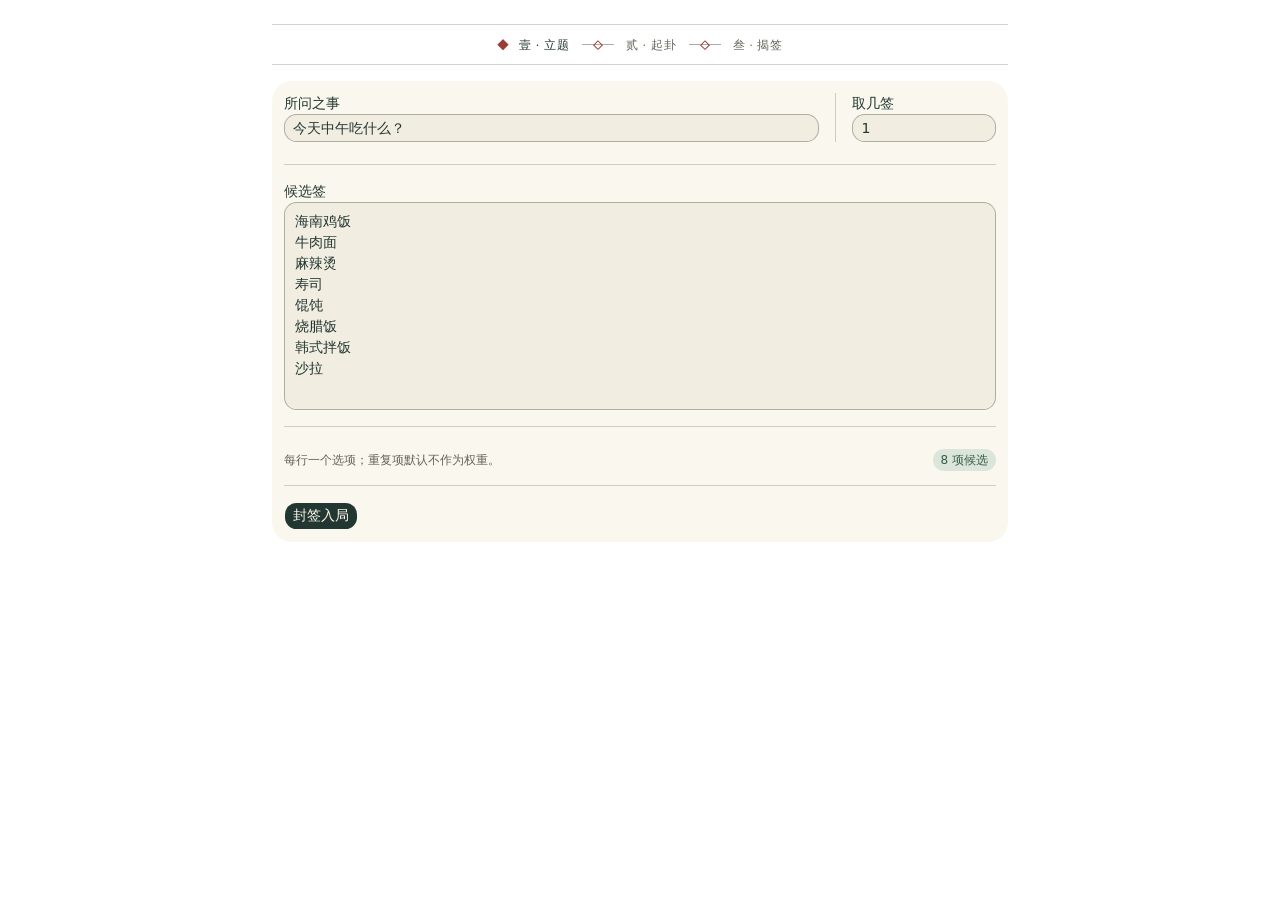
==== randomizer/index.html @ de30054a "Publish randomizer" ====
<!doctype html>
<html lang="zh-CN">
<head>
<meta charset="utf-8">
<meta name="viewport" content="width=device-width, initial-scale=1">
<meta name="referrer" content="no-referrer">
<meta name="description" content="一卦定选：带有六爻与八卦文化意象的公平随机选择器。">
<meta name="application-name" content="一卦定选">
<meta http-equiv="Content-Security-Policy" content="default-src 'none'; script-src 'unsafe-inline'; style-src 'unsafe-inline'; img-src data:; font-src 'none'; media-src 'none'; connect-src 'none'; worker-src 'none'; frame-src 'none'; object-src 'none'; base-uri 'none'; form-action 'none'">
<link rel="canonical" href="https://tnyh0330.com/randomizer/">
<title>一卦定选｜随机选择器</title>
<style>
:root {
  color-scheme: light dark;
  background-color: var(--background) !important;

  /* Agent-facing contract; keep in sync with SKILL.md. */
  --background: light-dark(rgb(255 255 255), rgb(24 24 24));
  --foreground: light-dark(rgb(26 28 31), rgb(255 255 255));
  --card: color-mix(in oklab, var(--foreground) 5%, transparent);
  --card-foreground: var(--foreground);
  --popover: light-dark(rgb(255 255 255), rgb(45 45 45));
  --popover-foreground: var(--foreground);
  --primary: light-dark(rgb(51 156 255), rgb(131 195 255));
  --primary-foreground: light-dark(rgb(255 255 255), rgb(13 13 13));
  --secondary: light-dark(rgb(255 255 255 / 96%), rgb(54 54 54 / 96%));
  --secondary-foreground: var(--foreground);
  --muted: color-mix(in srgb, var(--foreground) 10%, transparent);
  --muted-foreground: light-dark(
    rgb(26 28 31 / 49.4%),
    rgb(255 255 255 / 49.8%)
  );
  --accent: light-dark(rgb(229 242 255), rgb(13 39 63));
  --accent-foreground: var(--primary);
  --destructive: light-dark(rgb(226 85 7), rgb(255 133 73));
  --border: light-dark(rgb(26 28 31 / 8%), rgb(255 255 255 / 8.2%));
  --input: light-dark(
    rgb(26 28 31 / 11.8%),
    color-mix(in oklab, rgb(0 0 0) 10%, transparent)
  );
  --ring: light-dark(rgb(51 156 255), rgb(131 195 255 / 76%));
  --font-size-base: 14px;
  --viz-series-1: var(--primary);
  --viz-series-2: light-dark(rgb(243 136 59), rgb(245 154 86));
  --viz-series-3: light-dark(rgb(93 201 119), rgb(116 213 139));
  --viz-series-4: light-dark(rgb(235 119 177), rgb(240 143 192));
  --viz-series-5: light-dark(rgb(155 121 236), rgb(170 145 239));
  --viz-series-6: light-dark(rgb(58 185 177), rgb(90 203 194));

  /* Internal implementation variables; not part of the agent contract. */
  --font-sans: -apple-system, system-ui, "Segoe UI", sans-serif;
  --font-mono:
    ui-monospace, SFMono-Regular, "SF Mono", Menlo, Consolas, "Liberation Mono",
    monospace;
  --font-size-normal: max(11px, var(--font-size-base));
  --font-size-tooltip: calc(var(--font-size-base) - 1px);
  --font-size-small: max(11px, calc(var(--font-size-base) - 2px));
  --font-size-h1: calc(var(--font-size-normal) * 1.7142857143);
  --font-size-h2: calc(var(--font-size-normal) * 1.4285714286);
  --font-size-h3: calc(var(--font-size-normal) * 1.2857142857);
  --font-weight-normal: 430;
  --font-weight-medium: 500;
  --line-height-normal: calc(var(--font-size-normal) * 1.5);
  --line-height-tooltip: calc(var(--font-size-tooltip) * 1.4285714286);
  --line-height-small: calc(var(--font-size-small) + 4px);
  --radius: 12.5px;
  --radius-sm: calc(var(--radius) * 0.6);
  --radius-md: calc(var(--radius) * 0.8);
  --radius-lg: var(--radius);
  --radius-2xl: calc(var(--radius) * 1.6);
  --radius-full: 9999px;
  --shadow-sm: 0 1px 2px -1px rgb(0 0 0 / 8%);
  --checkmark-image: url("data:image/svg+xml,%3Csvg xmlns='http://www.w3.org/2000/svg' viewBox='0 0 17 17'%3E%3Cpath d='M12.8961 3.64101C13.1297 3.41418 13.4984 3.37523 13.7779 3.56581C14.0571 3.75635 14.1554 4.11331 14.0299 4.41347L13.9615 4.53847L7.71151 13.7045C7.59411 13.8767 7.4063 13.9877 7.19881 14.0072C6.99136 14.0267 6.78564 13.9533 6.63826 13.806L2.88826 10.056L2.79842 9.9457C2.6192 9.67407 2.64927 9.30496 2.88826 9.06581C3.12738 8.82669 3.49647 8.79676 3.76815 8.97597L3.8785 9.06581L7.03084 12.2182L12.8053 3.74941L12.8961 3.64101Z'/%3E%3C/svg%3E");

  /* Legacy aliases; not part of the current agent contract. */
  --viz-bg: transparent;
  --viz-panel: var(--card);
  --viz-border: var(--border);
  --viz-text: var(--foreground);
  --viz-muted: var(--muted-foreground);
  --viz-accent: var(--primary);
  --viz-accent-text: var(--primary-foreground);
  --viz-accent-bg: var(--accent);
  --viz-font-size: var(--font-size-base);
  --viz-warning: var(--destructive);
  --color-background-primary: var(--background);
  --color-text-primary: var(--foreground);
  --color-border-secondary: var(--border);
}

:root[data-theme="light"] {
  color-scheme: light;
}

:root[data-theme="dark"] {
  color-scheme: dark;
}

* {
  box-sizing: border-box;
}

html > body {
  margin: 0;
  padding: 5px;
  color: var(--foreground);
  background: transparent !important;
  font-family: var(--font-sans);
  font-size: var(--font-size-normal);
  font-weight: var(--font-weight-normal);
  line-height: var(--line-height-normal);
}

a {
  color: color-mix(in srgb, var(--viz-accent) 80%, var(--viz-text) 20%);
  cursor: pointer;
  font-weight: var(--viz-font-weight-medium);
  text-decoration: none;
  text-underline-offset: 2px;
}

a:is(:hover, :focus-visible) {
  text-decoration-line: underline;
  text-decoration-style: dashed;
  text-decoration-thickness: 0.5px;
}

h1,
h2,
h3,
h4,
h5,
h6,
p {
  margin-block: 0;
}

h1 {
  font-size: var(--font-size-h1);
  font-weight: var(--font-weight-medium);
  line-height: 1.25;
}

h2 {
  font-size: var(--font-size-h2);
  font-weight: var(--font-weight-medium);
  line-height: 1.25;
}

h3,
h4,
h5,
h6 {
  font-size: var(--font-size-h3);
  font-weight: var(--font-weight-medium);
  line-height: 1.3;
}

b,
strong,
th {
  font-weight: var(--font-weight-medium);
}

code:not(pre code) {
  display: inline;
  padding: 1px 6px;
  border-radius: var(--radius-sm);
  corner-shape: superellipse(1.5);
  background: var(--muted);
  font-family: var(--font-mono);
  font-size: 0.92em;
  overflow-wrap: anywhere;
  -webkit-box-decoration-break: clone;
  box-decoration-break: clone;
  word-break: break-word;
}

.table-responsive {
  width: 100%;
  overflow-x: auto;
  scrollbar-width: thin;
}

.table {
  width: 100%;
  border-collapse: collapse;
  color: var(--foreground);
  font: inherit;
  text-align: start;
}

.table :is(th, td) {
  padding-block: 10px;
  padding-inline: 0 24px;
  overflow-wrap: anywhere;
  border-bottom: 1px solid var(--border);
  text-align: start;
  vertical-align: top;
}

.table-responsive > .table :is(th, td) {
  overflow-wrap: break-word;
}

.table :is(th, td):last-child {
  padding-inline-end: 0;
}

.table :is(caption, thead th) {
  font-weight: 600;
}

.table thead th {
  padding-block: 8px;
  border-bottom-color: color-mix(in srgb, var(--foreground) 16%, transparent);
}

.table tbody tr:last-child :is(th, td) {
  border-bottom: 0;
}

.table.table-sm :is(th, td) {
  padding-block: 6px;
}

.table.table-sm :is(th, td):not(:last-child) {
  padding-inline-end: 16px;
}

.table :is(.text-end, [align="right"]) {
  text-align: end;
  font-variant-numeric: tabular-nums;
}

.table :is(.text-center, [align="center"]) {
  text-align: center;
}

.table .text-nowrap {
  white-space: nowrap;
}

#widget {
  display: flex;
  flex-direction: column;
  gap: 12px;
  width: 100%;
  padding: 0;
  background: transparent !important;
}

.card {
  min-width: 0;
  padding: 12px;
  overflow: hidden;
  overflow-wrap: break-word;
  border-radius: var(--radius-2xl);
  corner-shape: superellipse(1.5);
  color: var(--card-foreground);
  background: var(--card);
}

#widget > :not(.card) {
  width: 100% !important;
  max-width: none !important;
  margin: 0 !important;
  padding: 0 !important;
  border: 0 !important;
  border-radius: 0 !important;
  background: transparent !important;
  box-shadow: none !important;
}

.tooltip {
  position: fixed;
  z-index: 50;
  top: 0;
  left: 0;
  width: max-content;
  max-width: min(
    20rem,
    var(--tooltip-available-width, calc(100vw - 10px)),
    calc(100vw - 10px)
  );
  max-height: min(
    var(--tooltip-available-height, calc(100vh - 10px)),
    calc(100vh - 10px)
  );
  padding: 4px 8px;
  border: 1px solid var(--border);
  border-radius: var(--radius-lg);
  corner-shape: superellipse(1.5);
  color: var(--popover-foreground);
  background: var(--popover);
  box-shadow: none;
  font-size: var(--font-size-tooltip);
  line-height: var(--line-height-tooltip);
  overflow-wrap: break-word;
  white-space: normal;
  pointer-events: none;
  user-select: none;
}

.viz-grid {
  display: grid;
  grid-template-columns: repeat(auto-fit, minmax(max(180px, 24%), 1fr));
  gap: 10px;
}

.viz-stat {
  display: flex;
  flex-direction: column;
  gap: 2px;
}

.viz-stat-value {
  font-size: var(--font-size-h2);
  font-weight: var(--font-weight-medium);
  line-height: 1.25;
}

.viz-row {
  display: flex;
  flex-wrap: wrap;
  align-items: center;
  gap: 10px;
}

.viz-badge {
  padding: 3px 8px;
  border-radius: var(--radius-full);
  color: var(--accent-foreground);
  background: var(--accent);
  font-weight: var(--font-weight-medium);
}

small,
.text-small,
.viz-badge {
  font-size: var(--font-size-small);
  line-height: var(--line-height-small);
}

.text-muted {
  color: var(--muted-foreground);
}

.sr-only {
  position: absolute;
  width: 1px;
  height: 1px;
  padding: 0;
  overflow: hidden;
  clip: rect(0, 0, 0, 0);
  white-space: nowrap;
  border: 0;
}

.viz-controls {
  display: flex;
  flex-wrap: wrap;
  align-items: center;
  gap: 8px;
}

.viz-controls > .form-label {
  display: grid;
  min-width: min(100%, 260px);
  flex: 1 1 280px;
  grid-template-columns: minmax(0, 1fr) auto;
  align-items: baseline;
  gap: 2px 12px;
  margin-bottom: 0;
}

.viz-controls > .form-label > :is(.form-control, .form-range, .form-select) {
  grid-column: 1 / -1;
}

.btn,
.form-check-input,
.form-control,
.form-range,
.form-select {
  font: inherit;
}

.btn {
  appearance: button;
  display: inline-flex;
  inline-size: fit-content;
  max-inline-size: 100%;
  min-height: 28px;
  align-items: center;
  justify-content: center;
  gap: 4px;
  margin: 0;
  padding: 0 8px;
  -webkit-app-region: no-drag;
  border: 1px solid var(--input);
  border-radius: var(--radius-lg);
  corner-shape: superellipse(1.5);
  color: var(--secondary-foreground);
  background: var(--secondary);
  cursor: var(--cursor-interaction, pointer);
  text-align: center;
  text-decoration: none;
  white-space: nowrap;
  user-select: none;
  -webkit-font-smoothing: antialiased;
}

.btn:is(.btn-block, .viz-tile) {
  inline-size: 100%;
}

.btn.viz-tile {
  min-width: 0;
  overflow-wrap: anywhere;
  white-space: normal;
}

a.btn {
  cursor: pointer;
  text-decoration: none;
}

.btn:not(:disabled):hover {
  background: color-mix(in srgb, var(--foreground) 6%, var(--secondary));
}

.btn-primary {
  border-color: transparent;
  color: var(--primary-foreground);
  background: var(--foreground);
  background-clip: padding-box;
}

.btn-primary .text-muted {
  color: color-mix(in srgb, var(--primary-foreground) 50%, transparent);
}

.btn-primary:not(:disabled):hover {
  background: color-mix(in srgb, var(--foreground) 80%, transparent);
  background-clip: padding-box;
}

.btn-ghost {
  border-color: transparent;
  color: var(--muted-foreground);
  background: transparent;
}

.btn-ghost:not(:disabled):hover {
  color: var(--foreground);
  background: color-mix(in srgb, var(--foreground) 6%, var(--secondary));
}

.btn:disabled {
  cursor: not-allowed;
  opacity: 0.4;
}

[data-lucide] {
  stroke-width: 1.6;
}

.form-label {
  display: block;
  margin-bottom: 6px;
  color: var(--foreground);
}

.form-control {
  display: block;
  width: 100%;
  min-height: 28px;
  padding: 0 8px;
  outline: none;
  border: 1px solid var(--input);
  border-radius: var(--radius-lg);
  corner-shape: superellipse(1.5);
  color: var(--foreground);
  background: var(--secondary);
}

.form-control::placeholder {
  color: var(--muted-foreground);
}

.form-control[type="file"] {
  padding: 0;
  overflow: hidden;
  cursor: var(--cursor-interaction, pointer);
}

.form-control[type="file"]::file-selector-button {
  min-height: 26px;
  margin-right: 8px;
  padding: 0 8px;
  border: 0;
  border-right: 1px solid var(--input);
  color: var(--secondary-foreground);
  background: var(--secondary);
  cursor: inherit;
  font: inherit;
}

.form-control[type="file"]:not(:disabled):hover::file-selector-button {
  background: color-mix(in srgb, var(--foreground) 6%, var(--secondary));
}

.form-control-color[type="color"] {
  width: 40px;
  height: 28px;
  padding: 3px;
  cursor: var(--cursor-interaction, pointer);
}

.form-control-color[type="color"]::-webkit-color-swatch-wrapper {
  padding: 0;
}

.form-control-color[type="color"]::-webkit-color-swatch {
  border: 0;
  border-radius: calc(var(--radius-lg) - 4px);
  corner-shape: superellipse(1.5);
}

textarea.form-control {
  height: auto;
  min-height: 72px;
  padding: 8px 10px;
  resize: vertical;
}

.form-control:focus-visible {
  border-color: var(--ring);
  box-shadow: inset 0 0 0 1px var(--ring);
}

.form-control:disabled,
.form-select:disabled {
  cursor: not-allowed;
  opacity: 0.4;
}

.form-select {
  appearance: none;
  display: block;
  width: 100%;
  min-height: 28px;
  margin: 0;
  padding: 0 32px 0 8px;
  outline: none;
  border: 1px solid var(--input);
  border-radius: var(--radius-lg);
  corner-shape: superellipse(1.5);
  color: var(--foreground);
  background-color: var(--secondary);
  background-image:
    linear-gradient(45deg, transparent 50%, var(--muted-foreground) 50%),
    linear-gradient(135deg, var(--muted-foreground) 50%, transparent 50%);
  background-position:
    calc(100% - 14px) 50%,
    calc(100% - 10px) 50%;
  background-repeat: no-repeat;
  background-size: 4px 4px;
  cursor: var(--cursor-interaction, default);
}

.form-select:not(:disabled):hover {
  background-color: color-mix(in srgb, var(--foreground) 6%, var(--secondary));
}

.form-select:focus-visible {
  border-color: var(--ring);
  box-shadow: inset 0 0 0 1px var(--ring);
}

.form-check {
  display: flex;
  min-height: 20px;
  align-items: center;
  gap: 6px;
}

.form-check-input {
  appearance: none;
  width: 14px;
  height: 14px;
  flex: 0 0 auto;
  margin: 0;
  border: 1px solid var(--input);
  color: var(--primary-foreground);
  background-color: transparent;
  cursor: var(--cursor-interaction, default);
  transition:
    background-color 150ms,
    border-color 150ms,
    box-shadow 150ms;
}

.form-check:not(.form-switch) .form-check-input[type="checkbox"] {
  border-color: var(--input);
  border-radius: var(--radius-sm);
  corner-shape: superellipse(1.5);
  background-color: var(--secondary);
  box-shadow: var(--shadow-sm);
}

.form-check:not(.form-switch)
  .form-check-input:not(:disabled):not(:checked):hover {
  background-color: var(--card);
}

.form-check:not(.form-switch) .form-check-input[type="checkbox"]:checked {
  border-color: var(--primary);
  background-color: var(--primary);
}

.form-check:not(.form-switch)
  .form-check-input[type="checkbox"]:checked::before {
  display: block;
  width: 100%;
  height: 100%;
  background: var(--primary-foreground);
  content: "";
  mask: var(--checkmark-image) center / 12px 12px no-repeat;
}

.form-check-input[type="radio"] {
  width: 14px;
  height: 14px;
  border-radius: var(--radius-full);
}

.form-check-input[type="radio"]:checked {
  border: 2px solid var(--primary);
  background:
    radial-gradient(circle, var(--primary-foreground) 0 2.5px, transparent 3px),
    var(--primary);
}

.form-check:not(.form-switch) .form-check-input:focus-visible {
  outline: 2px solid var(--ring);
  outline-offset: 2px;
}

.form-check:not(.form-switch) .form-check-input:disabled {
  cursor: not-allowed;
  pointer-events: none;
}

.form-check:not(.form-switch) .form-check-input:disabled + .form-check-label {
  cursor: not-allowed;
}

.form-switch .form-check-input:disabled,
.form-switch .form-check-input:disabled + .form-check-label {
  cursor: not-allowed;
  opacity: 0.6;
}

.form-check-label {
  color: var(--foreground);
  cursor: var(--cursor-interaction, default);
}

.form-switch .form-check-input {
  position: relative;
  width: 32px;
  height: 20px;
  border: 0;
  border-radius: var(--radius-full);
  background: var(--muted);
  box-shadow: none;
  transition: background-color 200ms cubic-bezier(0, 0, 0.2, 1);
}

.form-switch .form-check-input::before {
  position: absolute;
  top: 50%;
  left: 0;
  width: 16px;
  height: 16px;
  box-sizing: border-box;
  border: 1px solid light-dark(var(--primary-foreground), var(--foreground));
  border-radius: var(--radius-full);
  background: light-dark(var(--primary-foreground), var(--foreground));
  box-shadow: var(--shadow-sm);
  content: "";
  transform: translate(2px, -50%);
  transition: transform 200ms cubic-bezier(0, 0, 0.2, 1);
}

.form-switch .form-check-input:checked {
  background: var(--primary);
}

.form-switch .form-check-input:checked::before {
  transform: translate(14px, -50%);
}

.form-switch .form-check-input:focus-visible {
  box-shadow: 0 0 0 2px var(--ring);
}

.form-range {
  appearance: none;
  display: block;
  width: 100%;
  height: 28px;
  flex: 1;
  margin: 0;
  padding: 0;
  outline: none;
  border: 0;
  accent-color: var(--primary);
  background: linear-gradient(
      color-mix(in srgb, var(--foreground) 7%, transparent),
      color-mix(in srgb, var(--foreground) 7%, transparent)
    )
    center / 100% 2px no-repeat;
}

.form-range::-webkit-slider-runnable-track {
  height: 28px;
  background: transparent;
}

.form-range::-webkit-slider-thumb {
  appearance: none;
  width: 20px;
  height: 20px;
  margin-top: 4px;
  border: 1px solid var(--border);
  border-radius: var(--radius-full);
  background: light-dark(var(--primary-foreground), var(--foreground));
}

.form-range:focus-visible::-webkit-slider-thumb {
  border-color: var(--ring);
  box-shadow: inset 0 0 0 1px var(--ring);
}

.form-range::-moz-range-track {
  height: 28px;
  background: transparent;
}

.form-range::-moz-range-thumb {
  width: 20px;
  height: 20px;
  border: 1px solid var(--border);
  border-radius: var(--radius-full);
  background: light-dark(var(--primary-foreground), var(--foreground));
}

.form-range:focus-visible::-moz-range-thumb {
  border-color: var(--ring);
  box-shadow: inset 0 0 0 1px var(--ring);
}

.form-range:disabled {
  cursor: not-allowed;
  opacity: 0.4;
}

.btn:not(.btn-primary, .viz-tile):is(
    [aria-pressed="true"],
    [aria-selected="true"],
    .is-selected
  ) {
  border-color: var(--primary);
  color: var(--primary-foreground);
  background: var(--primary);
}

.btn.viz-tile:is([aria-pressed="true"], [aria-selected="true"], .is-selected) {
  border-color: var(--primary);
  box-shadow: inset 0 0 0 1px var(--primary);
}

.btn:focus-visible {
  outline: 2px solid var(--ring);
  outline-offset: 2px;
}

svg {
  display: block;
  max-width: 100%;
  height: auto;
}

#widget > svg {
  width: 100%;
}

.text-warning,
.text-destructive {
  color: var(--destructive);
}

html > body {
  min-height: 100%;
  padding: clamp(12px, 3vw, 24px);
  background: var(--background) !important;
}
</style>
</head>
<body>
<div id="mystic-randomizer-a91f">
  <style>
    #mystic-randomizer-a91f {
      width: 100%;
      max-inline-size: 736px;
      margin-inline: auto;
      --background: light-dark(rgb(244 240 230), rgb(22 27 24));
      --foreground: light-dark(rgb(35 55 50), rgb(232 225 210));
      --card: light-dark(rgb(250 247 238 / 96%), rgb(29 36 32 / 96%));
      --card-foreground: var(--foreground);
      --popover: light-dark(rgb(250 247 238), rgb(34 42 37));
      --popover-foreground: var(--foreground);
      --primary: light-dark(rgb(155 61 50), rgb(203 103 88));
      --primary-foreground: light-dark(rgb(255 248 235), rgb(30 29 25));
      --secondary: light-dark(rgb(242 237 224 / 96%), rgb(36 45 40 / 96%));
      --secondary-foreground: var(--foreground);
      --muted: light-dark(rgb(231 224 209), rgb(41 50 45));
      --muted-foreground: light-dark(rgb(102 99 89), rgb(174 174 162));
      --accent: light-dark(rgb(220 229 218), rgb(40 58 49));
      --accent-foreground: light-dark(rgb(52 92 75), rgb(178 207 190));
      --destructive: light-dark(rgb(164 49 43), rgb(235 128 110));
      --border: light-dark(rgb(63 71 58 / 24%), rgb(231 222 204 / 20%));
      --input: light-dark(rgb(63 71 58 / 38%), rgb(231 222 204 / 30%));
      --ring: light-dark(rgb(155 61 50), rgb(203 103 88));
      --mystic-line-soft: var(--border);
      --mystic-line-strong: light-dark(
        rgb(55 69 57 / 44%),
        rgb(231 222 204 / 36%)
      );
      color: var(--foreground);
    }

    #mystic-randomizer-a91f * {
      box-sizing: border-box;
    }

    #mystic-randomizer-a91f .mystic-stack {
      display: grid;
      gap: 1rem;
    }

    #mystic-randomizer-a91f .mystic-stagebar {
      display: flex;
      align-items: center;
      justify-content: center;
      gap: 0.75rem;
      margin-block-end: 1rem;
      padding-block: 0.72rem;
      border-block: 1px solid var(--mystic-line-soft);
      color: var(--muted-foreground);
      font-family: "Songti SC", "STSong", "Noto Serif SC", serif;
      letter-spacing: 0.08em;
    }

    #mystic-randomizer-a91f .mystic-stagebar [aria-current="step"] {
      color: var(--foreground);
      font-weight: 500;
    }

    #mystic-randomizer-a91f .mystic-stagebar [aria-current="step"]::before {
      content: "◆";
      margin-inline-end: 0.35rem;
      color: var(--primary);
    }

    #mystic-randomizer-a91f .mystic-stage-short {
      display: none;
    }

    #mystic-randomizer-a91f .mystic-stage-divider {
      position: relative;
      inline-size: 2rem;
      block-size: 1px;
      background: var(--mystic-line-strong);
    }

    #mystic-randomizer-a91f .mystic-stage-divider::after {
      content: "";
      position: absolute;
      inset-block-start: 50%;
      inset-inline-start: 50%;
      inline-size: 0.3rem;
      block-size: 0.3rem;
      border: 1px solid var(--primary);
      transform: translate(-50%, -50%) rotate(45deg);
    }

    #mystic-randomizer-a91f .mystic-form-grid {
      display: grid;
      grid-template-columns: minmax(0, 1fr) minmax(8rem, 0.3fr);
      gap: 1rem;
    }

    #mystic-randomizer-a91f .mystic-form-grid > .form-label + .form-label {
      padding-inline-start: 1rem;
      border-inline-start: 1px solid var(--mystic-line-soft);
    }

    #mystic-randomizer-a91f #mr-form > .form-label {
      padding-block: 1rem;
      border-block: 1px solid var(--mystic-line-soft);
    }

    #mystic-randomizer-a91f #mr-form > .mystic-field-meta {
      padding-block-end: 0.85rem;
      border-block-end: 1px solid var(--mystic-line-soft);
    }

    #mystic-randomizer-a91f .mystic-field-meta {
      display: flex;
      align-items: center;
      justify-content: space-between;
      gap: 0.75rem;
      flex-wrap: wrap;
    }

    #mystic-randomizer-a91f textarea.form-control {
      min-block-size: 13rem;
      overflow: hidden;
      resize: none;
    }

    #mystic-randomizer-a91f .mystic-error:empty,
    #mystic-randomizer-a91f .mystic-verify-status:empty {
      display: none;
    }

    #mystic-randomizer-a91f .mystic-question-summary {
      padding-block: 0.75rem;
      border-block: 1px solid var(--mystic-line-soft);
      text-align: center;
      overflow-wrap: anywhere;
    }

    #mystic-randomizer-a91f .mystic-oracle-disc {
      position: relative;
      display: grid;
      place-items: center;
      width: min(100%, 19rem);
      aspect-ratio: 1;
      margin-inline: auto;
      color: var(--foreground);
    }

    #mystic-randomizer-a91f .mystic-oracle-disc::before,
    #mystic-randomizer-a91f .mystic-oracle-disc::after {
      content: "";
      position: absolute;
      border-radius: 50%;
      pointer-events: none;
    }

    #mystic-randomizer-a91f .mystic-oracle-disc::before {
      inset: 7%;
      border: 1px solid var(--mystic-line-strong);
      background:
        repeating-conic-gradient(
          from 22.5deg,
          color-mix(in srgb, var(--foreground) 18%, transparent) 0deg 1deg,
          transparent 1deg 45deg
        );
    }

    #mystic-randomizer-a91f .mystic-oracle-disc::after {
      inset: 18%;
      border: 1px solid var(--mystic-line-strong);
    }

    #mystic-randomizer-a91f .mystic-oracle-disc.is-casting::before {
      animation: mystic-disc-turn 2s cubic-bezier(0.22, 0.72, 0.2, 1);
    }

    #mystic-randomizer-a91f .mystic-ring-labels {
      position: absolute;
      inset: 0;
      color: var(--muted-foreground);
      font-family: "Songti SC", "STSong", "Noto Serif SC", serif;
    }

    #mystic-randomizer-a91f .mystic-ring-labels span {
      position: absolute;
      display: grid;
      place-items: center;
      min-inline-size: 2rem;
      min-block-size: 2rem;
    }

    #mystic-randomizer-a91f .mystic-ring-labels span:nth-child(1) {
      inset-block-start: 0;
      inset-inline-start: 50%;
      transform: translateX(-50%);
    }

    #mystic-randomizer-a91f .mystic-ring-labels span:nth-child(2) {
      inset-block-start: 12%;
      inset-inline-end: 12%;
    }

    #mystic-randomizer-a91f .mystic-ring-labels span:nth-child(3) {
      inset-block-start: 50%;
      inset-inline-end: 0;
      transform: translateY(-50%);
    }

    #mystic-randomizer-a91f .mystic-ring-labels span:nth-child(4) {
      inset-inline-end: 12%;
      inset-block-end: 12%;
    }

    #mystic-randomizer-a91f .mystic-ring-labels span:nth-child(5) {
      inset-inline-start: 50%;
      inset-block-end: 0;
      transform: translateX(-50%);
    }

    #mystic-randomizer-a91f .mystic-ring-labels span:nth-child(6) {
      inset-inline-start: 12%;
      inset-block-end: 12%;
    }

    #mystic-randomizer-a91f .mystic-ring-labels span:nth-child(7) {
      inset-block-start: 50%;
      inset-inline-start: 0;
      transform: translateY(-50%);
    }

    #mystic-randomizer-a91f .mystic-ring-labels span:nth-child(8) {
      inset-block-start: 12%;
      inset-inline-start: 12%;
    }

    #mystic-randomizer-a91f .mystic-yao-stack {
      position: relative;
      z-index: 1;
      display: flex;
      flex-direction: column-reverse;
      gap: 0.55rem;
      width: 46%;
    }

    #mystic-randomizer-a91f .mystic-yao-line {
      position: relative;
      display: flex;
      align-items: center;
      gap: 15%;
      min-block-size: 1rem;
      opacity: 0.2;
      transform: scaleX(0.72);
      transition:
        opacity 180ms ease,
        transform 240ms ease;
    }

    #mystic-randomizer-a91f .mystic-yao-line.is-drawn {
      opacity: 1;
      transform: scaleX(1);
    }

    #mystic-randomizer-a91f .mystic-yao-segment {
      flex: 1;
      block-size: 0.28rem;
      background: var(--border);
    }

    #mystic-randomizer-a91f .mystic-yao-line.is-drawn .mystic-yao-segment {
      background: var(--foreground);
    }

    #mystic-randomizer-a91f .mystic-yao-line.is-moving .mystic-yao-segment {
      background: var(--primary);
    }

    #mystic-randomizer-a91f .mystic-moving-mark {
      position: absolute;
      inset-inline-end: -2.3rem;
      color: var(--foreground);
      white-space: nowrap;
    }

    #mystic-randomizer-a91f .mystic-oracle-status {
      padding-block: 0.72rem;
      border-block: 1px solid var(--mystic-line-soft);
      text-align: center;
    }

    #mystic-randomizer-a91f .mystic-oracle-summary {
      display: grid;
      grid-template-columns: minmax(7rem, 10rem) minmax(0, 1fr);
      align-items: center;
      gap: 1.25rem;
      padding-block: 1rem;
      border-block: 1px solid var(--mystic-line-strong);
    }

    #mystic-randomizer-a91f .mystic-mini-yao {
      display: flex;
      flex-direction: column-reverse;
      gap: 0.4rem;
      width: 100%;
    }

    #mystic-randomizer-a91f .mystic-mini-yao .mystic-yao-line {
      min-block-size: 0.75rem;
    }

    #mystic-randomizer-a91f .mystic-hex-name {
      font-family: "Songti SC", "STSong", "Noto Serif SC", serif;
      font-weight: 500;
    }

    #mystic-randomizer-a91f .mystic-seal {
      display: grid;
      place-items: center;
      inline-size: 2.6rem;
      aspect-ratio: 1;
      border: 2px double var(--primary);
      color: var(--foreground);
      font-family: "Songti SC", "STSong", "Noto Serif SC", serif;
      transform: rotate(-3deg);
    }

    #mystic-randomizer-a91f .mystic-result-list {
      padding-inline: 1rem;
      border: 1px solid var(--mystic-line-strong);
    }

    #mystic-randomizer-a91f .mystic-result-row {
      display: grid;
      grid-template-columns: auto minmax(0, 1fr);
      gap: 1rem;
      align-items: baseline;
      padding-block: 0.8rem;
      border-block-end: 1px solid var(--mystic-line-soft);
    }

    #mystic-randomizer-a91f .mystic-result-row:last-child {
      border-block-end: 0;
    }

    #mystic-randomizer-a91f .mystic-result-rank {
      color: var(--foreground);
      font-family: "Songti SC", "STSong", "Noto Serif SC", serif;
      white-space: nowrap;
    }

    #mystic-randomizer-a91f .mystic-result-label {
      overflow-wrap: anywhere;
    }

    #mystic-randomizer-a91f .mystic-notice {
      padding: 0.7rem 0.8rem;
      border-block: 1px solid var(--mystic-line-soft);
      border-inline-start: 2px solid var(--primary);
    }

    #mystic-randomizer-a91f section[data-view="ritual"] .mystic-field-meta {
      padding-block-end: 0.75rem;
      border-block-end: 1px solid var(--mystic-line-soft);
    }

    #mystic-randomizer-a91f section[data-view="result"] > .mystic-stack > .viz-row {
      padding-block: 0.7rem;
      border-block: 1px solid var(--mystic-line-soft);
    }

    #mystic-randomizer-a91f .mystic-receipt-code {
      display: block;
      max-inline-size: 100%;
      overflow-wrap: anywhere;
      word-break: break-all;
      white-space: normal;
    }

    #mystic-randomizer-a91f #mr-receipt table {
      width: 100%;
      table-layout: fixed;
    }

    #mystic-randomizer-a91f #mr-receipt th {
      width: 6rem;
      padding-inline-end: 1rem;
      border-inline-end: 1px solid var(--mystic-line-soft);
    }

    #mystic-randomizer-a91f #mr-receipt td {
      padding-inline-start: 1rem;
    }

    #mystic-randomizer-a91f #mr-receipt {
      padding: 0.8rem 1rem;
      border: 1px solid var(--mystic-line-strong);
    }

    #mystic-randomizer-a91f details summary {
      cursor: pointer;
      color: var(--foreground);
      font-weight: 500;
    }

    #mystic-randomizer-a91f details[open] summary {
      margin-block-end: 0.85rem;
      padding-block-end: 0.75rem;
      border-block-end: 1px solid var(--mystic-line-soft);
    }

    @keyframes mystic-disc-turn {
      from {
        transform: rotate(0deg);
      }
      to {
        transform: rotate(360deg);
      }
    }

    @media (max-width: 520px) {
      #mystic-randomizer-a91f .mystic-form-grid,
      #mystic-randomizer-a91f .mystic-oracle-summary {
        grid-template-columns: 1fr;
      }

      #mystic-randomizer-a91f .mystic-form-grid > .form-label + .form-label {
        padding-inline-start: 0;
        padding-block-start: 0.85rem;
        border-inline-start: 0;
        border-block-start: 1px solid var(--mystic-line-soft);
      }

      #mystic-randomizer-a91f .mystic-stagebar {
        gap: 0.45rem;
      }

      #mystic-randomizer-a91f .mystic-stage-divider {
        inline-size: 1rem;
      }

      #mystic-randomizer-a91f .mystic-stage-long {
        display: none;
      }

      #mystic-randomizer-a91f .mystic-stage-short {
        display: inline;
      }

      #mystic-randomizer-a91f .mystic-mini-yao {
        width: min(100%, 10rem);
      }

      #mystic-randomizer-a91f #mr-receipt {
        padding: 0.65rem;
      }

      #mystic-randomizer-a91f #mr-receipt th {
        width: 4.5rem;
        padding-inline-end: 0.65rem;
      }

      #mystic-randomizer-a91f #mr-receipt td {
        padding-inline-start: 0.65rem;
      }
    }

    @media (prefers-reduced-motion: reduce) {
      #mystic-randomizer-a91f *,
      #mystic-randomizer-a91f *::before,
      #mystic-randomizer-a91f *::after {
        scroll-behavior: auto !important;
        animation-duration: 1ms !important;
        transition-duration: 1ms !important;
      }
    }
  </style>

  <div class="mystic-stagebar text-small" aria-label="起签进度">
    <span data-stage-mark="input" aria-current="step" aria-label="第一步：立题">
      <span class="mystic-stage-long">壹 · 立题</span>
      <span class="mystic-stage-short" aria-hidden="true">立题</span>
    </span>
    <span class="mystic-stage-divider" aria-hidden="true"></span>
    <span data-stage-mark="ritual" aria-label="第二步：起卦">
      <span class="mystic-stage-long">贰 · 起卦</span>
      <span class="mystic-stage-short" aria-hidden="true">起卦</span>
    </span>
    <span class="mystic-stage-divider" aria-hidden="true"></span>
    <span data-stage-mark="result" aria-label="第三步：揭签">
      <span class="mystic-stage-long">叁 · 揭签</span>
      <span class="mystic-stage-short" aria-hidden="true">揭签</span>
    </span>
  </div>

  <section data-view="input" aria-label="输入选项">
    <div class="card">
      <form id="mr-form" class="mystic-stack" novalidate>
        <div class="mystic-form-grid">
          <label class="form-label" for="mr-question">
            所问之事
            <input
              id="mr-question"
              class="form-control"
              type="text"
              maxlength="80"
              value="今天中午吃什么？"
              placeholder="可不填"
            />
          </label>

          <label class="form-label" for="mr-count">
            取几签
            <input
              id="mr-count"
              class="form-control"
              type="number"
              min="1"
              step="1"
              value="1"
              inputmode="numeric"
            />
          </label>
        </div>

        <label class="form-label" for="mr-options">
          候选签
          <textarea
            id="mr-options"
            class="form-control"
            spellcheck="false"
            aria-describedby="mr-options-help mr-error"
          >海南鸡饭
牛肉面
麻辣烫
寿司
馄饨
烧腊饭
韩式拌饭
沙拉</textarea>
        </label>

        <div class="mystic-field-meta">
          <span id="mr-options-help" class="text-small text-muted">每行一个选项；重复项默认不作为权重。</span>
          <span id="mr-option-total" class="viz-badge" aria-live="polite">8 项候选</span>
        </div>

        <p id="mr-error" class="mystic-error text-destructive" role="alert"></p>

        <div class="viz-controls">
          <button id="mr-seal-button" class="btn btn-primary" type="submit">封签入局</button>
        </div>
      </form>
    </div>
  </section>

  <section data-view="ritual" aria-label="起卦" hidden>
    <div class="card">
      <div class="mystic-stack">
        <div class="mystic-field-meta">
          <span class="viz-badge">本局已封</span>
          <span id="mr-ritual-meta" class="text-small text-muted"></span>
        </div>

        <div id="mr-question-summary" class="mystic-question-summary"></div>

        <div
          id="mr-oracle-disc"
          class="mystic-oracle-disc"
          role="img"
          aria-label="尚未起卦的六爻盘"
        >
          <div class="mystic-ring-labels" aria-hidden="true">
            <span>☰</span>
            <span>☱</span>
            <span>☲</span>
            <span>☳</span>
            <span>☷</span>
            <span>☶</span>
            <span>☵</span>
            <span>☴</span>
          </div>
          <div id="mr-yao-stack" class="mystic-yao-stack" aria-hidden="true"></div>
        </div>

        <div id="mr-oracle-status" class="mystic-oracle-status text-muted" aria-live="polite">
          静一息，再以当下一念起卦。
        </div>

        <div class="viz-controls">
          <button id="mr-cast" class="btn btn-primary" type="button">此刻起卦</button>
          <button id="mr-back-input" class="btn" type="button">返回修改</button>
        </div>
      </div>
    </div>
  </section>

  <section data-view="result" aria-label="揭签结果" hidden>
    <div class="mystic-stack">
      <div class="mystic-oracle-summary">
        <div
          id="mr-result-yao"
          class="mystic-mini-yao"
          role="img"
          aria-label="本局六爻"
        ></div>
        <div class="mystic-stack">
          <div class="viz-row">
            <span id="mr-seal" class="mystic-seal" aria-hidden="true">签</span>
            <span id="mr-accepted" class="viz-badge" hidden>此签已定</span>
          </div>
          <div id="mr-hex-name" class="mystic-hex-name"></div>
          <div id="mr-hex-change" class="text-small text-muted"></div>
        </div>
      </div>

      <div class="card viz-stat">
        <div class="text-muted">主签</div>
        <div id="mr-primary-result" class="viz-stat-value"></div>
        <div id="mr-result-question" class="text-small text-muted"></div>
      </div>

      <div id="mr-companions" class="mystic-result-list" hidden></div>

      <div id="mr-interpretation" class="mystic-notice"></div>

      <div class="viz-row">
        <span id="mr-probability-badge" class="viz-badge"></span>
        <span class="viz-badge">无放回</span>
        <span class="viz-badge">本地计算</span>
      </div>

      <div class="viz-controls">
        <button id="mr-accept" class="btn btn-primary" type="button">就依此签</button>
        <button id="mr-redraw" class="btn" type="button">另起一局</button>
        <button id="mr-edit" class="btn btn-ghost" type="button">修改选项</button>
      </div>

      <details id="mr-receipt">
        <summary>验签 · 查看本局计算凭证</summary>
        <div class="mystic-stack">
          <div>
            <table class="table table-sm">
              <tbody>
                <tr>
                  <th scope="row">算法</th>
                  <td><code>liuyao-fair-v1</code></td>
                </tr>
                <tr>
                  <th scope="row">起局</th>
                  <td id="mr-receipt-time"></td>
                </tr>
                <tr>
                  <th scope="row">概率</th>
                  <td id="mr-receipt-probability"></td>
                </tr>
                <tr>
                  <th scope="row">熵源</th>
                  <td id="mr-receipt-entropy"></td>
                </tr>
                <tr>
                  <th scope="row">卦钥</th>
                  <td id="mr-receipt-transform"></td>
                </tr>
                <tr>
                  <th scope="row">签号</th>
                  <td><code id="mr-receipt-id"></code></td>
                </tr>
                <tr>
                  <th scope="row">名单摘要</th>
                  <td><code id="mr-receipt-options" class="mystic-receipt-code"></code></td>
                </tr>
                <tr>
                  <th scope="row">复演种子</th>
                  <td><code id="mr-receipt-seed" class="mystic-receipt-code"></code></td>
                </tr>
                <tr>
                  <th scope="row">签证摘要</th>
                  <td><code id="mr-receipt-digest" class="mystic-receipt-code"></code></td>
                </tr>
                <tr>
                  <th scope="row">复演载荷</th>
                  <td><code id="mr-receipt-payload" class="mystic-receipt-code"></code></td>
                </tr>
              </tbody>
            </table>
          </div>

          <div class="viz-controls">
            <button id="mr-verify" class="btn" type="button">用本局种子复验</button>
          </div>
          <div id="mr-verify-status" class="mystic-verify-status text-small" aria-live="polite"></div>
          <div class="text-small text-muted">传统文化意象演绎，仅用于轻量、低风险的日常选择。</div>
        </div>
      </details>
    </div>
  </section>

  <script>
    (function () {
      const root = document.getElementById("mystic-randomizer-a91f");
      if (!root || root.dataset.ready === "true") return;
      root.dataset.ready = "true";

      const UINT32_RANGE = 4294967296;
      const MAX_OPTIONS = 200;
      const POPCOUNT3 = [0, 1, 1, 2, 1, 2, 2, 3];
      const linePositions = ["初", "二", "三", "四", "五", "上"];
      const trigrams = [
        { name: "坤", glyph: "☷", nature: "地", counsel: "承其所来" },
        { name: "震", glyph: "☳", nature: "雷", counsel: "动而不躁" },
        { name: "坎", glyph: "☵", nature: "水", counsel: "慎而后行" },
        { name: "兑", glyph: "☱", nature: "泽", counsel: "悦而能决" },
        { name: "艮", glyph: "☶", nature: "山", counsel: "止于纷繁" },
        { name: "离", glyph: "☲", nature: "火", counsel: "明而能辨" },
        { name: "巽", glyph: "☴", nature: "风", counsel: "顺势而入" },
        { name: "乾", glyph: "☰", nature: "天", counsel: "健而能断" }
      ];

      const views = Array.from(root.querySelectorAll("[data-view]"));
      const stageMarks = Array.from(root.querySelectorAll("[data-stage-mark]"));
      const form = root.querySelector("#mr-form");
      const questionInput = root.querySelector("#mr-question");
      const optionsInput = root.querySelector("#mr-options");
      const countInput = root.querySelector("#mr-count");
      const optionTotal = root.querySelector("#mr-option-total");
      const errorEl = root.querySelector("#mr-error");
      const sealButton = root.querySelector("#mr-seal-button");
      const ritualMeta = root.querySelector("#mr-ritual-meta");
      const questionSummary = root.querySelector("#mr-question-summary");
      const oracleDisc = root.querySelector("#mr-oracle-disc");
      const ritualYaoStack = root.querySelector("#mr-yao-stack");
      const oracleStatus = root.querySelector("#mr-oracle-status");
      const castButton = root.querySelector("#mr-cast");
      const backInputButton = root.querySelector("#mr-back-input");
      const resultYao = root.querySelector("#mr-result-yao");
      const acceptedBadge = root.querySelector("#mr-accepted");
      const hexName = root.querySelector("#mr-hex-name");
      const hexChange = root.querySelector("#mr-hex-change");
      const primaryResult = root.querySelector("#mr-primary-result");
      const resultQuestion = root.querySelector("#mr-result-question");
      const companions = root.querySelector("#mr-companions");
      const interpretation = root.querySelector("#mr-interpretation");
      const probabilityBadge = root.querySelector("#mr-probability-badge");
      const acceptButton = root.querySelector("#mr-accept");
      const redrawButton = root.querySelector("#mr-redraw");
      const editButton = root.querySelector("#mr-edit");
      const receipt = root.querySelector("#mr-receipt");
      const receiptTime = root.querySelector("#mr-receipt-time");
      const receiptProbability = root.querySelector("#mr-receipt-probability");
      const receiptEntropy = root.querySelector("#mr-receipt-entropy");
      const receiptTransform = root.querySelector("#mr-receipt-transform");
      const receiptId = root.querySelector("#mr-receipt-id");
      const receiptOptions = root.querySelector("#mr-receipt-options");
      const receiptSeed = root.querySelector("#mr-receipt-seed");
      const receiptDigest = root.querySelector("#mr-receipt-digest");
      const receiptPayload = root.querySelector("#mr-receipt-payload");
      const verifyButton = root.querySelector("#mr-verify");
      const verifyStatus = root.querySelector("#mr-verify-status");

      let sealed = null;
      let currentDraw = null;

      function showView(name) {
        views.forEach((view) => {
          view.hidden = view.dataset.view !== name;
        });
        stageMarks.forEach((mark) => {
          if (mark.dataset.stageMark === name) {
            mark.setAttribute("aria-current", "step");
          } else {
            mark.removeAttribute("aria-current");
          }
        });
      }

      function normalizeLabel(value) {
        const trimmed = value.trim();
        return typeof trimmed.normalize === "function"
          ? trimmed.normalize("NFC")
          : trimmed;
      }

      function readOptionLabels() {
        return optionsInput.value
          .split(/\r?\n/)
          .map(normalizeLabel)
          .filter(Boolean);
      }

      function updateOptionCount() {
        const total = readOptionLabels().length;
        optionTotal.textContent = `${total} 项候选`;
        countInput.max = String(Math.max(1, total));
        if (Number(countInput.value) > total && total > 0) {
          countInput.value = String(total);
        }
      }

      function autoGrowOptions() {
        optionsInput.style.height = "auto";
        const style = getComputedStyle(optionsInput);
        const border =
          Number.parseFloat(style.borderTopWidth || "0") +
          Number.parseFloat(style.borderBottomWidth || "0");
        optionsInput.style.height = `${optionsInput.scrollHeight + border}px`;
      }

      function clearInputError() {
        errorEl.textContent = "";
      }

      function validateInput() {
        const labels = readOptionLabels();
        const m = Number(countInput.value);
        errorEl.textContent = "";

        if (labels.length < 1) {
          errorEl.textContent = "请至少写入一个候选签。";
          return null;
        }
        if (labels.length > MAX_OPTIONS) {
          errorEl.textContent = `首版最多支持 ${MAX_OPTIONS} 个候选签。`;
          return null;
        }
        if (!Number.isInteger(m) || m < 1 || m > labels.length) {
          errorEl.textContent = `取签数必须是 1 到 ${labels.length} 之间的整数。`;
          return null;
        }

        const seen = new Set();
        const duplicates = [];
        labels.forEach((label) => {
          if (seen.has(label) && !duplicates.includes(label)) duplicates.push(label);
          seen.add(label);
        });
        if (duplicates.length > 0) {
          errorEl.textContent = `发现重复项：${duplicates.slice(0, 3).join("、")}。请删除重复项后再起卦。`;
          return null;
        }

        return {
          question: normalizeLabel(questionInput.value),
          options: labels.map((label, index) => ({ id: index + 1, label })),
          m
        };
      }

      function assertSnapshot(snapshot) {
        if (!snapshot || typeof snapshot !== "object") {
          throw new TypeError("复演名单无效。");
        }
        if (typeof snapshot.question !== "string" || !Array.isArray(snapshot.options)) {
          throw new TypeError("复演名单格式无效。");
        }
        const n = snapshot.options.length;
        if (n < 1 || n > MAX_OPTIONS) {
          throw new RangeError(`候选签数量必须在 1 到 ${MAX_OPTIONS} 之间。`);
        }
        if (!Number.isInteger(snapshot.m) || snapshot.m < 1 || snapshot.m > n) {
          throw new RangeError("复演取签数无效。");
        }

        const ids = new Set();
        const labels = new Set();
        const options = snapshot.options.map((option, index) => {
          if (
            !option ||
            !Number.isInteger(option.id) ||
            typeof option.label !== "string"
          ) {
            throw new TypeError("复演候选签格式无效。");
          }
          const label = normalizeLabel(option.label);
          if (!label || label !== option.label || ids.has(option.id) || labels.has(label)) {
            throw new Error("复演候选签包含空项、重复项或未规范化文字。");
          }
          ids.add(option.id);
          labels.add(label);
          return { id: option.id, label, order: index };
        });

        return {
          question: normalizeLabel(snapshot.question),
          options: options.map(({ id, label }) => ({ id, label })),
          m: snapshot.m
        };
      }

      function bytesToHex(bytes) {
        return Array.from(
          bytes,
          (byte) => byte.toString(16).padStart(2, "0")
        ).join("");
      }

      function hexToBytes(seedHex) {
        const clean = seedHex.trim().toLowerCase();
        if (!/^[0-9a-f]{64}$/.test(clean)) {
          throw new Error("种子必须是 64 位十六进制。");
        }
        return new Uint8Array(
          clean.match(/.{2}/g).map((pair) => Number.parseInt(pair, 16))
        );
      }

      function utf8Encode(source) {
        const bytes = [];
        for (const symbol of source) {
          let codePoint = symbol.codePointAt(0);
          if (codePoint >= 0xd800 && codePoint <= 0xdfff) codePoint = 0xfffd;
          if (codePoint <= 0x7f) {
            bytes.push(codePoint);
          } else if (codePoint <= 0x7ff) {
            bytes.push(
              0xc0 | (codePoint >>> 6),
              0x80 | (codePoint & 0x3f)
            );
          } else if (codePoint <= 0xffff) {
            bytes.push(
              0xe0 | (codePoint >>> 12),
              0x80 | ((codePoint >>> 6) & 0x3f),
              0x80 | (codePoint & 0x3f)
            );
          } else {
            bytes.push(
              0xf0 | (codePoint >>> 18),
              0x80 | ((codePoint >>> 12) & 0x3f),
              0x80 | ((codePoint >>> 6) & 0x3f),
              0x80 | (codePoint & 0x3f)
            );
          }
        }
        return new Uint8Array(bytes);
      }

      const SHA256_K = new Uint32Array([
        0x428a2f98, 0x71374491, 0xb5c0fbcf, 0xe9b5dba5,
        0x3956c25b, 0x59f111f1, 0x923f82a4, 0xab1c5ed5,
        0xd807aa98, 0x12835b01, 0x243185be, 0x550c7dc3,
        0x72be5d74, 0x80deb1fe, 0x9bdc06a7, 0xc19bf174,
        0xe49b69c1, 0xefbe4786, 0x0fc19dc6, 0x240ca1cc,
        0x2de92c6f, 0x4a7484aa, 0x5cb0a9dc, 0x76f988da,
        0x983e5152, 0xa831c66d, 0xb00327c8, 0xbf597fc7,
        0xc6e00bf3, 0xd5a79147, 0x06ca6351, 0x14292967,
        0x27b70a85, 0x2e1b2138, 0x4d2c6dfc, 0x53380d13,
        0x650a7354, 0x766a0abb, 0x81c2c92e, 0x92722c85,
        0xa2bfe8a1, 0xa81a664b, 0xc24b8b70, 0xc76c51a3,
        0xd192e819, 0xd6990624, 0xf40e3585, 0x106aa070,
        0x19a4c116, 0x1e376c08, 0x2748774c, 0x34b0bcb5,
        0x391c0cb3, 0x4ed8aa4a, 0x5b9cca4f, 0x682e6ff3,
        0x748f82ee, 0x78a5636f, 0x84c87814, 0x8cc70208,
        0x90befffa, 0xa4506ceb, 0xbef9a3f7, 0xc67178f2
      ]);
      let cryptoPrimitivesChecked = false;

      function rotateRight(value, shift) {
        return ((value >>> shift) | (value << (32 - shift))) >>> 0;
      }

      function concatBytes(...arrays) {
        const length = arrays.reduce((sum, array) => sum + array.length, 0);
        const output = new Uint8Array(length);
        let offset = 0;
        arrays.forEach((array) => {
          output.set(array, offset);
          offset += array.length;
        });
        return output;
      }

      function sha256(bytes) {
        const length = bytes.length;
        const paddedLength = Math.ceil((length + 9) / 64) * 64;
        const padded = new Uint8Array(paddedLength);
        padded.set(bytes);
        padded[length] = 0x80;
        const bitLengthHigh = Math.floor(length / 0x20000000);
        const bitLengthLow = (length << 3) >>> 0;
        const paddedView = new DataView(padded.buffer);
        paddedView.setUint32(paddedLength - 8, bitLengthHigh, false);
        paddedView.setUint32(paddedLength - 4, bitLengthLow, false);

        const state = new Uint32Array([
          0x6a09e667, 0xbb67ae85, 0x3c6ef372, 0xa54ff53a,
          0x510e527f, 0x9b05688c, 0x1f83d9ab, 0x5be0cd19
        ]);
        const schedule = new Uint32Array(64);

        for (let chunk = 0; chunk < paddedLength; chunk += 64) {
          for (let index = 0; index < 16; index += 1) {
            schedule[index] = paddedView.getUint32(chunk + index * 4, false);
          }
          for (let index = 16; index < 64; index += 1) {
            const x = schedule[index - 15];
            const y = schedule[index - 2];
            const sigma0 =
              rotateRight(x, 7) ^ rotateRight(x, 18) ^ (x >>> 3);
            const sigma1 =
              rotateRight(y, 17) ^ rotateRight(y, 19) ^ (y >>> 10);
            schedule[index] = (
              schedule[index - 16] +
              sigma0 +
              schedule[index - 7] +
              sigma1
            ) >>> 0;
          }

          let a = state[0];
          let b = state[1];
          let c = state[2];
          let d = state[3];
          let e = state[4];
          let f = state[5];
          let g = state[6];
          let h = state[7];

          for (let index = 0; index < 64; index += 1) {
            const sum1 =
              rotateRight(e, 6) ^ rotateRight(e, 11) ^ rotateRight(e, 25);
            const choose = (e & f) ^ (~e & g);
            const temp1 = (
              h + sum1 + choose + SHA256_K[index] + schedule[index]
            ) >>> 0;
            const sum0 =
              rotateRight(a, 2) ^ rotateRight(a, 13) ^ rotateRight(a, 22);
            const majority = (a & b) ^ (a & c) ^ (b & c);
            const temp2 = (sum0 + majority) >>> 0;
            h = g;
            g = f;
            f = e;
            e = (d + temp1) >>> 0;
            d = c;
            c = b;
            b = a;
            a = (temp1 + temp2) >>> 0;
          }

          state[0] = (state[0] + a) >>> 0;
          state[1] = (state[1] + b) >>> 0;
          state[2] = (state[2] + c) >>> 0;
          state[3] = (state[3] + d) >>> 0;
          state[4] = (state[4] + e) >>> 0;
          state[5] = (state[5] + f) >>> 0;
          state[6] = (state[6] + g) >>> 0;
          state[7] = (state[7] + h) >>> 0;
        }

        const digest = new Uint8Array(32);
        const digestView = new DataView(digest.buffer);
        state.forEach((word, index) => {
          digestView.setUint32(index * 4, word, false);
        });
        return digest;
      }

      function hmacSha256(keyBytes, messageBytes) {
        let key = keyBytes;
        if (key.length > 64) key = sha256(key);
        const block = new Uint8Array(64);
        block.set(key);
        const innerPad = new Uint8Array(64);
        const outerPad = new Uint8Array(64);
        for (let index = 0; index < 64; index += 1) {
          innerPad[index] = block[index] ^ 0x36;
          outerPad[index] = block[index] ^ 0x5c;
        }
        const innerDigest = sha256(concatBytes(innerPad, messageBytes));
        return sha256(concatBytes(outerPad, innerDigest));
      }

      function ensureCryptoPrimitives() {
        if (cryptoPrimitivesChecked) return;
        const shaVector = bytesToHex(sha256(utf8Encode("abc")));
        const hmacVector = bytesToHex(
          hmacSha256(
            utf8Encode("key"),
            utf8Encode("The quick brown fox jumps over the lazy dog")
          )
        );
        if (
          shaVector !== "ba7816bf8f01cfea414140de5dae2223b00361a396177a9cb410ff61f20015ad" ||
          hmacVector !== "f7bc83f430538424b13298e6aa6fb143ef4d59a14946175997479dbc2d1a3cd8"
        ) {
          throw new Error("本地验签算法自检失败，本局不会继续。");
        }
        cryptoPrimitivesChecked = true;
      }

      function requireSecureRandom() {
        if (!globalThis.crypto?.getRandomValues) {
          throw new Error("当前环境无法提供安全随机数，本局不会降级抽取。");
        }
        ensureCryptoPrimitives();
      }

      function makeMasterSeed() {
        requireSecureRandom();
        const bytes = new Uint8Array(32);
        globalThis.crypto.getRandomValues(bytes);
        return {
          bytes,
          entropySource: "Web Crypto 256-bit 安全随机种子"
        };
      }

      async function createHmacStream(masterSeed, domain) {
        ensureCryptoPrimitives();
        const domainBytes = utf8Encode(domain);
        let counter = 0;
        let block = new Uint8Array(0);
        let offset = 0;

        async function refill() {
          const counterBytes = new Uint8Array(4);
          new DataView(counterBytes.buffer).setUint32(0, counter, false);
          counter += 1;
          const message = new Uint8Array(domainBytes.length + 1 + counterBytes.length);
          message.set(domainBytes, 0);
          message[domainBytes.length] = 0;
          message.set(counterBytes, domainBytes.length + 1);
          block = hmacSha256(masterSeed, message);
          offset = 0;
        }

        return {
          async nextUint32() {
            if (offset + 4 > block.length) await refill();
            const value = new DataView(
              block.buffer,
              block.byteOffset + offset,
              4
            ).getUint32(0, false);
            offset += 4;
            return value;
          }
        };
      }

      async function uniformInt(maxExclusive, stream) {
        if (!Number.isSafeInteger(maxExclusive) || maxExclusive < 1 || maxExclusive > UINT32_RANGE) {
          throw new RangeError("随机上界无效。");
        }
        const limit = Math.floor(UINT32_RANGE / maxExclusive) * maxExclusive;
        let value;
        do {
          value = await stream.nextUint32();
        } while (value >= limit);
        return value % maxExclusive;
      }

      async function castHexagram(masterSeed) {
        const stream = await createHmacStream(masterSeed, "divination/v1");
        const lines = [];
        let primaryCode = 0;
        let changedCode = 0;
        let movingMask = 0;

        for (let index = 0; index < 6; index += 1) {
          const coinBits = await uniformInt(8, stream);
          const value = 6 + POPCOUNT3[coinBits];
          const primaryYang = value === 7 || value === 9;
          const moving = value === 6 || value === 9;
          const changedYang = moving ? !primaryYang : primaryYang;

          if (primaryYang) primaryCode |= 1 << index;
          if (moving) movingMask |= 1 << index;
          if (changedYang) changedCode |= 1 << index;

          lines.push({
            position: index + 1,
            value,
            primaryYang,
            moving,
            changedYang
          });
        }

        return {
          lines,
          primaryCode,
          changedCode,
          movingMask,
          primaryLower: primaryCode & 7,
          primaryUpper: (primaryCode >>> 3) & 7,
          changedLower: changedCode & 7,
          changedUpper: (changedCode >>> 3) & 7
        };
      }

      function mix32(value) {
        let x = value >>> 0;
        x = (x ^ (x >>> 16)) >>> 0;
        x = Math.imul(x, 0x7feb352d) >>> 0;
        x = (x ^ (x >>> 15)) >>> 0;
        x = Math.imul(x, 0x846ca68b) >>> 0;
        return (x ^ (x >>> 16)) >>> 0;
      }

      function gcd(a, b) {
        let x = a;
        let y = b;
        while (y !== 0) {
          const next = x % y;
          x = y;
          y = next;
        }
        return x;
      }

      function bitCount(value) {
        let count = 0;
        let x = value >>> 0;
        while (x) {
          x &= x - 1;
          count += 1;
        }
        return count;
      }

      function guaKey(oracle) {
        return (
          oracle.primaryCode |
          (oracle.changedCode << 6) |
          (oracle.movingMask << 12)
        ) >>> 0;
      }

      function deriveAffineTransform(n, oracle) {
        const key = guaKey(oracle);
        if (n === 1) return { a: 0, b: 0, key, reversed: false };

        let a = 1 + (mix32(key ^ 0xa5a5a5a5) % (n - 1));
        while (gcd(a, n) !== 1) {
          a += 1;
          if (a === n) a = 1;
        }
        const reversed = (bitCount(oracle.movingMask) & 1) === 1;
        if (reversed) a = n - a;
        const b = mix32(key ^ 0x3c6ef372) % n;
        return { a, b, key, reversed };
      }

      async function selectOptions(masterSeed, options, m, oracle) {
        const stream = await createHmacStream(masterSeed, "selection/v1");
        const n = options.length;
        const transform = deriveAffineTransform(n, oracle);
        const pool = Array.from(
          { length: n },
          (_, index) => n === 1 ? 0 : (transform.a * index + transform.b) % n
        );
        const swapOffsets = [];

        for (let index = 0; index < m; index += 1) {
          const span = n - index;
          const offset = await uniformInt(span, stream);
          const swapIndex = index + offset;
          [pool[index], pool[swapIndex]] = [pool[swapIndex], pool[index]];
          swapOffsets.push(offset);
        }

        const selectedIndices = pool.slice(0, m);
        return {
          transform,
          swapOffsets,
          selectedIndices,
          selected: selectedIndices.map((index) => options[index])
        };
      }

      async function computeDraw(masterSeed, snapshot) {
        const checked = assertSnapshot(snapshot);
        const oracle = await castHexagram(masterSeed);
        const selection = await selectOptions(
          masterSeed,
          checked.options,
          checked.m,
          oracle
        );
        return { oracle, ...selection };
      }

      async function optionListDigest(snapshot) {
        const canonical = JSON.stringify(
          snapshot.options.map((option) => ({
            id: option.id,
            label: option.label
          }))
        );
        return bytesToHex(await sha256(utf8Encode(canonical)));
      }

      async function createDraw(snapshot) {
        const checked = assertSnapshot(snapshot);
        const seedInfo = makeMasterSeed();
        const masterSeed = seedInfo.bytes;
        const computed = await computeDraw(masterSeed, checked);
        const optionDigest = await optionListDigest(checked);
        const seedHex = bytesToHex(masterSeed);
        const createdAt = new Date();
        const drawId =
          `${seedHex.slice(0, 4)}-${seedHex.slice(4, 8)}-${seedHex.slice(8, 12)}`.toUpperCase();
        const payloadObject = {
          version: "liuyao-fair-v1",
          seed: seedHex,
          drawId,
          createdAt: createdAt.toISOString(),
          question: checked.question,
          options: checked.options.map((option) => ({
            id: option.id,
            label: option.label
          })),
          m: checked.m,
          optionDigest,
          oracle: {
            primaryCode: computed.oracle.primaryCode,
            changedCode: computed.oracle.changedCode,
            movingMask: computed.oracle.movingMask
          },
          transform: {
            a: computed.transform.a,
            b: computed.transform.b,
            reversed: computed.transform.reversed
          },
          selectedIndices: computed.selectedIndices.slice()
        };
        const receiptPayloadText = JSON.stringify(payloadObject);
        const receiptDigestHex = bytesToHex(
          await sha256(utf8Encode(receiptPayloadText))
        );

        return {
          algorithmVersion: "liuyao-fair-v1",
          masterSeed,
          seedHex,
          entropySource: seedInfo.entropySource,
          drawId,
          optionDigest,
          receiptPayload: receiptPayloadText,
          receiptDigest: receiptDigestHex,
          createdAt,
          ...computed
        };
      }

      function buildEmptyYaoStack(container) {
        container.replaceChildren();
        for (let index = 0; index < 6; index += 1) {
          const line = document.createElement("div");
          line.className = "mystic-yao-line";
          line.dataset.lineIndex = String(index);
          const segment = document.createElement("span");
          segment.className = "mystic-yao-segment";
          line.append(segment);
          container.append(line);
        }
      }

      function drawYaoLine(element, line) {
        element.replaceChildren();
        const segmentCount = line.primaryYang ? 1 : 2;
        for (let index = 0; index < segmentCount; index += 1) {
          const segment = document.createElement("span");
          segment.className = "mystic-yao-segment";
          element.append(segment);
        }
        element.classList.toggle("is-moving", line.moving);
        element.classList.add("is-drawn");
        if (line.moving) {
          const mark = document.createElement("span");
          mark.className = "mystic-moving-mark text-small";
          mark.textContent = "动";
          element.append(mark);
        }
      }

      function renderCompleteYao(container, lines) {
        buildEmptyYaoStack(container);
        const elements = Array.from(container.querySelectorAll(".mystic-yao-line"));
        lines.forEach((line, index) => drawYaoLine(elements[index], line));
      }

      function delay(milliseconds) {
        return new Promise((resolve) => setTimeout(resolve, milliseconds));
      }

      async function animateOracle(draw) {
        buildEmptyYaoStack(ritualYaoStack);
        const elements = Array.from(ritualYaoStack.querySelectorAll(".mystic-yao-line"));
        const reducedMotion = window.matchMedia("(prefers-reduced-motion: reduce)").matches;
        const stepDelay = reducedMotion ? 0 : 250;
        oracleDisc.classList.add("is-casting");

        for (let index = 0; index < draw.oracle.lines.length; index += 1) {
          if (stepDelay) await delay(stepDelay);
          const line = draw.oracle.lines[index];
          drawYaoLine(elements[index], line);
          oracleStatus.textContent = `${linePositions[index]}爻已生 · ${index + 1} / 6`;
        }

        oracleDisc.setAttribute(
          "aria-label",
          `六爻已成，爻值自下而上为 ${draw.oracle.lines.map((line) => line.value).join("、")}`
        );
        oracleStatus.textContent = "六爻已成，正在落签。";
        if (!reducedMotion) await delay(420);
        oracleDisc.classList.remove("is-casting");
      }

      function probabilityText(m, n) {
        const percentage = (m / n) * 100;
        const formatted = Number.isInteger(percentage)
          ? percentage.toFixed(0)
          : percentage.toFixed(1);
        return `每项 ${m}/${n} · ${formatted}%`;
      }

      function movingLineText(oracle) {
        const moving = oracle.lines
          .filter((line) => line.moving)
          .map((line) => linePositions[line.position - 1]);
        if (moving.length === 0) return "六爻皆静";
        return `${moving.join("、")}爻动`;
      }

      function renderCompanions(selected) {
        companions.replaceChildren();
        if (selected.length <= 1) {
          companions.hidden = true;
          return;
        }
        companions.hidden = false;
        selected.slice(1).forEach((option, index) => {
          const row = document.createElement("div");
          row.className = "mystic-result-row";
          const rank = document.createElement("span");
          rank.className = "mystic-result-rank text-small";
          rank.textContent = `伴签 ${index + 1}`;
          const label = document.createElement("span");
          label.className = "mystic-result-label";
          label.textContent = option.label;
          row.append(rank, label);
          companions.append(row);
        });
      }

      function renderResult(draw) {
        const oracle = draw.oracle;
        const lower = trigrams[oracle.primaryLower];
        const upper = trigrams[oracle.primaryUpper];
        const changedLower = trigrams[oracle.changedLower];
        const changedUpper = trigrams[oracle.changedUpper];

        renderCompleteYao(resultYao, oracle.lines);
        resultYao.setAttribute(
          "aria-label",
          `本局六爻，自下而上为 ${oracle.lines.map((line) => line.value).join("、")}`
        );
        hexName.textContent = `${upper.glyph} ${upper.name}${upper.nature}在上 · ${lower.glyph} ${lower.name}${lower.nature}在下`;
        hexChange.textContent = `${movingLineText(oracle)} · 变为${changedUpper.name}上${changedLower.name}下`;
        primaryResult.textContent = draw.selected[0].label;
        resultQuestion.textContent = sealed.question || "此局不立题，只凭当下一念。";
        renderCompanions(draw.selected);

        interpretation.textContent =
          `象意取「${lower.counsel}，${upper.counsel}」。签既已成，宜少作反复。`;

        probabilityBadge.textContent = probabilityText(sealed.m, sealed.options.length);
        receiptTime.textContent = new Intl.DateTimeFormat("zh-CN", {
          dateStyle: "medium",
          timeStyle: "medium"
        }).format(draw.createdAt);
        receiptProbability.textContent =
          `${probabilityText(sealed.m, sealed.options.length)}，等概率、无放回`;
        receiptEntropy.textContent = draw.entropySource;
        receiptTransform.textContent =
          `P(i)=(${draw.transform.a}×i+${draw.transform.b}) mod ${sealed.options.length} · ${draw.transform.reversed ? "逆行" : "顺行"}`;
        receiptId.textContent = draw.drawId;
        receiptOptions.textContent = draw.optionDigest;
        receiptSeed.textContent = draw.seedHex;
        receiptDigest.textContent = draw.receiptDigest;
        receiptPayload.textContent = draw.receiptPayload;
        verifyStatus.textContent = "";
        receipt.open = false;
        acceptedBadge.hidden = true;
        acceptButton.disabled = false;
        acceptButton.textContent = "就依此签";
      }

      async function startCast() {
        if (!sealed || castButton.disabled) return;
        castButton.disabled = true;
        backInputButton.disabled = true;
        oracleStatus.textContent = "正在取数起卦。";

        try {
          currentDraw = await createDraw(sealed);
          await animateOracle(currentDraw);
          renderResult(currentDraw);
          showView("result");
          acceptButton.focus();
        } catch (error) {
          oracleStatus.textContent = error instanceof Error
            ? error.message
            : "起卦未成，请稍后重试。";
        } finally {
          castButton.disabled = false;
          backInputButton.disabled = false;
        }
      }

      function sealCurrentInput() {
        try {
          const snapshot = validateInput();
          if (!snapshot) return;

          sealed = {
            question: snapshot.question,
            options: snapshot.options.map((option) => ({ ...option })),
            m: snapshot.m
          };
          currentDraw = null;
          ritualMeta.textContent = `${sealed.options.length} 项取 ${sealed.m} 项`;
          questionSummary.textContent = sealed.question || "未立题 · 只问当下一念";
          oracleStatus.textContent = "静一息，再以当下一念起卦。";
          oracleDisc.setAttribute("aria-label", "尚未起卦的六爻盘");
          buildEmptyYaoStack(ritualYaoStack);
          showView("ritual");
          castButton.focus();
        } catch (error) {
          errorEl.textContent = error instanceof Error
            ? `封签未成：${error.message}`
            : "封签未成，请检查输入。";
        }
      }

      form.addEventListener("submit", (event) => {
        event.preventDefault();
        sealCurrentInput();
      });
      sealButton.addEventListener("click", (event) => {
        event.preventDefault();
        sealCurrentInput();
      });

      optionsInput.addEventListener("input", () => {
        updateOptionCount();
        autoGrowOptions();
        clearInputError();
      });
      countInput.addEventListener("input", clearInputError);
      questionInput.addEventListener("input", clearInputError);

      castButton.addEventListener("click", startCast);

      backInputButton.addEventListener("click", () => {
        showView("input");
        autoGrowOptions();
        optionsInput.focus();
      });

      acceptButton.addEventListener("click", () => {
        acceptedBadge.hidden = false;
        acceptButton.disabled = true;
        acceptButton.textContent = "已依此签";
      });

      redrawButton.addEventListener("click", () => {
        if (!sealed) return;
        currentDraw = null;
        oracleStatus.textContent = "新局已封，静一息再起卦。";
        oracleDisc.setAttribute("aria-label", "尚未起卦的六爻盘");
        buildEmptyYaoStack(ritualYaoStack);
        showView("ritual");
        castButton.focus();
      });

      editButton.addEventListener("click", () => {
        showView("input");
        autoGrowOptions();
        optionsInput.focus();
      });

      globalThis.addEventListener?.("resize", () => {
        const inputView = views.find((view) => view.dataset.view === "input");
        if (inputView && !inputView.hidden) autoGrowOptions();
      });

      verifyButton.addEventListener("click", async () => {
        if (!receiptPayload.textContent) return;
        verifyButton.disabled = true;
        verifyStatus.classList.remove("text-destructive");
        verifyStatus.textContent = "正在按签证载荷复演。";
        try {
          const payloadText = receiptPayload.textContent;
          const payload = JSON.parse(payloadText);
          if (
            payload.version !== "liuyao-fair-v1" ||
            !payload.oracle ||
            !payload.transform ||
            !Array.isArray(payload.selectedIndices)
          ) {
            throw new Error("签证格式无效。");
          }

          const snapshot = assertSnapshot({
            question: payload.question,
            options: payload.options,
            m: payload.m
          });
          const masterSeed = hexToBytes(payload.seed);
          const replay = await computeDraw(masterSeed, snapshot);
          const computedPayloadDigest = bytesToHex(
            await sha256(utf8Encode(payloadText))
          );
          const computedOptionDigest = await optionListDigest(snapshot);
          const computedDrawId =
            `${payload.seed.slice(0, 4)}-${payload.seed.slice(4, 8)}-${payload.seed.slice(8, 12)}`.toUpperCase();
          const expectedTransformText =
            `P(i)=(${replay.transform.a}×i+${replay.transform.b}) mod ${snapshot.options.length} · ${replay.transform.reversed ? "逆行" : "顺行"}`;
          const displayedResults = [
            primaryResult.textContent,
            ...Array.from(
              companions.querySelectorAll(".mystic-result-label"),
              (node) => node.textContent
            )
          ];
          const replayResults = replay.selected.map((option) => option.label);
          const sameArray = (left, right) =>
            Array.isArray(left) &&
            Array.isArray(right) &&
            left.length === right.length &&
            left.every((value, index) => value === right[index]);

          const isValid =
            receiptDigest.textContent.trim() === computedPayloadDigest &&
            receiptSeed.textContent.trim() === payload.seed &&
            receiptOptions.textContent.trim() === computedOptionDigest &&
            receiptId.textContent.trim() === computedDrawId &&
            receiptTransform.textContent.trim() === expectedTransformText &&
            payload.drawId === computedDrawId &&
            payload.optionDigest === computedOptionDigest &&
            payload.oracle.primaryCode === replay.oracle.primaryCode &&
            payload.oracle.changedCode === replay.oracle.changedCode &&
            payload.oracle.movingMask === replay.oracle.movingMask &&
            payload.transform.a === replay.transform.a &&
            payload.transform.b === replay.transform.b &&
            payload.transform.reversed === replay.transform.reversed &&
            sameArray(payload.selectedIndices, replay.selectedIndices) &&
            sameArray(displayedResults, replayResults);

          if (!isValid) throw new Error("签证内容与复演结果不一致。");
          verifyStatus.textContent = "复验一致：名单、卦码、卦钥与选中序列均匹配。";
        } catch (error) {
          verifyStatus.classList.add("text-destructive");
          verifyStatus.textContent = "复验不一致：签证内容可能已改变。";
        } finally {
          verifyButton.disabled = false;
        }
      });

      updateOptionCount();
      autoGrowOptions();
      buildEmptyYaoStack(ritualYaoStack);

      root.__mysticRandomizer = {
        computeDraw,
        deriveAffineTransform,
        bytesToHex,
        async drawFromSeedHex(seedHex, snapshot) {
          const checked = assertSnapshot(snapshot);
          return computeDraw(hexToBytes(seedHex), checked);
        }
      };
    })();
  </script>
</div>

</body>
</html>
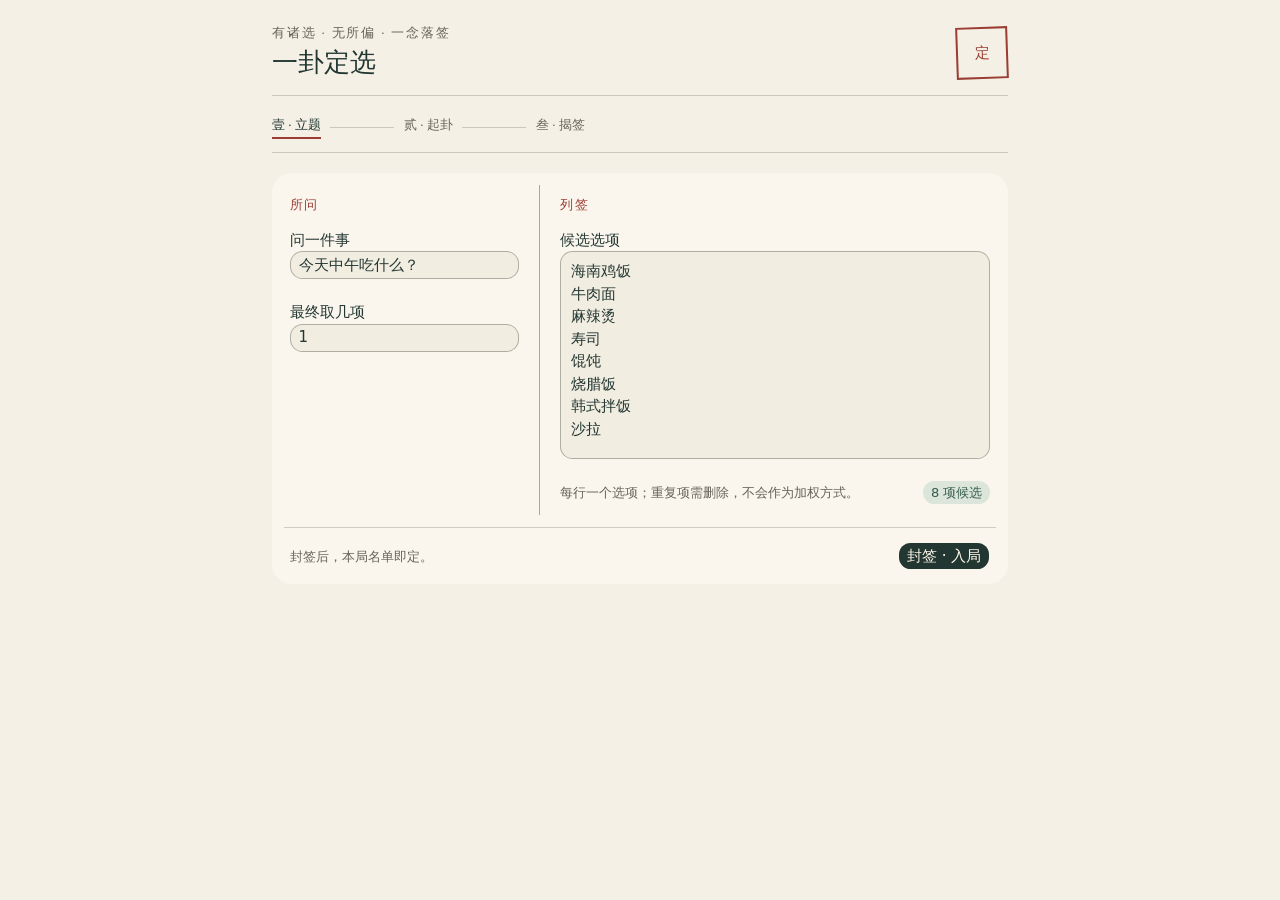
==== commit 3453e7c9: "Redesign randomizer interface" ====
--- a/randomizer/index.html
+++ b/randomizer/index.html
@@ -803,17 +803,86 @@
   color: var(--destructive);
 }
 
+:root {
+  --background: light-dark(rgb(244 240 230), rgb(22 27 24));
+  --foreground: light-dark(rgb(35 55 50), rgb(232 225 210));
+  --card: light-dark(rgb(250 247 238 / 96%), rgb(29 36 32 / 96%));
+  --card-foreground: var(--foreground);
+  --popover: light-dark(rgb(250 247 238), rgb(34 42 37));
+  --popover-foreground: var(--foreground);
+  --primary: light-dark(rgb(155 61 50), rgb(203 103 88));
+  --primary-foreground: light-dark(rgb(255 248 235), rgb(30 29 25));
+  --secondary: light-dark(rgb(242 237 224 / 96%), rgb(36 45 40 / 96%));
+  --secondary-foreground: var(--foreground);
+  --muted: light-dark(rgb(231 224 209), rgb(41 50 45));
+  --muted-foreground: light-dark(rgb(102 99 89), rgb(174 174 162));
+  --accent: light-dark(rgb(220 229 218), rgb(40 58 49));
+  --accent-foreground: light-dark(rgb(52 92 75), rgb(178 207 190));
+  --destructive: light-dark(rgb(164 49 43), rgb(235 128 110));
+  --border: light-dark(rgb(63 71 58 / 24%), rgb(231 222 204 / 20%));
+  --input: light-dark(rgb(63 71 58 / 38%), rgb(231 222 204 / 30%));
+  --ring: light-dark(rgb(155 61 50), rgb(203 103 88));
+  --font-size-base: 15px;
+}
+
 html > body {
   min-height: 100%;
   padding: clamp(12px, 3vw, 24px);
   background: var(--background) !important;
 }
+
+body > .oracle-masthead,
+body > main {
+  width: 100%;
+  max-width: 736px;
+  margin-inline: auto;
+}
+
+.oracle-masthead {
+  display: grid;
+  grid-template-columns: minmax(0, 1fr) auto;
+  align-items: end;
+  gap: 1rem;
+  margin-block-end: 1.25rem;
+  padding-block-end: 1rem;
+  border-block-end: 1px solid var(--border);
+}
+
+.oracle-kicker {
+  color: var(--muted-foreground);
+  font-family: "Songti SC", "STSong", "Noto Serif SC", serif;
+  letter-spacing: 0.14em;
+}
+
+.oracle-title {
+  margin-block: 0.35rem 0;
+  font-family: "Songti SC", "STSong", "Noto Serif SC", serif;
+}
+
+.oracle-mark {
+  display: grid;
+  place-items: center;
+  inline-size: 3.25rem;
+  aspect-ratio: 1;
+  border: 2px double var(--primary);
+  color: var(--primary);
+  font-family: "Songti SC", "STSong", "Noto Serif SC", serif;
+  transform: rotate(-2deg);
+}
 </style>
 </head>
 <body>
-<div id="mystic-randomizer-a91f">
+<header class="oracle-masthead">
+  <div>
+    <div class="oracle-kicker text-small">有诸选 · 无所偏 · 一念落签</div>
+    <h1 class="oracle-title">一卦定选</h1>
+  </div>
+  <div class="oracle-mark" aria-hidden="true">定</div>
+</header>
+<main>
+<div id="oracle-randomizer-b72d">
   <style>
-    #mystic-randomizer-a91f {
+    #oracle-randomizer-b72d {
       width: 100%;
       max-inline-size: 736px;
       margin-inline: auto;
@@ -835,6 +904,7 @@
       --border: light-dark(rgb(63 71 58 / 24%), rgb(231 222 204 / 20%));
       --input: light-dark(rgb(63 71 58 / 38%), rgb(231 222 204 / 30%));
       --ring: light-dark(rgb(155 61 50), rgb(203 103 88));
+      --font-size-base: 15px;
       --mystic-line-soft: var(--border);
       --mystic-line-strong: light-dark(
         rgb(55 69 57 / 44%),
@@ -843,16 +913,16 @@
       color: var(--foreground);
     }
 
-    #mystic-randomizer-a91f * {
+    #oracle-randomizer-b72d * {
       box-sizing: border-box;
     }
 
-    #mystic-randomizer-a91f .mystic-stack {
+    #oracle-randomizer-b72d .mystic-stack {
       display: grid;
       gap: 1rem;
     }
 
-    #mystic-randomizer-a91f .mystic-stagebar {
+    #oracle-randomizer-b72d .mystic-stagebar {
       display: flex;
       align-items: center;
       justify-content: center;
@@ -865,29 +935,29 @@
       letter-spacing: 0.08em;
     }
 
-    #mystic-randomizer-a91f .mystic-stagebar [aria-current="step"] {
+    #oracle-randomizer-b72d .mystic-stagebar [aria-current="step"] {
       color: var(--foreground);
       font-weight: 500;
     }
 
-    #mystic-randomizer-a91f .mystic-stagebar [aria-current="step"]::before {
+    #oracle-randomizer-b72d .mystic-stagebar [aria-current="step"]::before {
       content: "◆";
       margin-inline-end: 0.35rem;
       color: var(--primary);
     }
 
-    #mystic-randomizer-a91f .mystic-stage-short {
+    #oracle-randomizer-b72d .mystic-stage-short {
       display: none;
     }
 
-    #mystic-randomizer-a91f .mystic-stage-divider {
+    #oracle-randomizer-b72d .mystic-stage-divider {
       position: relative;
       inline-size: 2rem;
       block-size: 1px;
       background: var(--mystic-line-strong);
     }
 
-    #mystic-randomizer-a91f .mystic-stage-divider::after {
+    #oracle-randomizer-b72d .mystic-stage-divider::after {
       content: "";
       position: absolute;
       inset-block-start: 50%;
@@ -898,28 +968,28 @@
       transform: translate(-50%, -50%) rotate(45deg);
     }
 
-    #mystic-randomizer-a91f .mystic-form-grid {
+    #oracle-randomizer-b72d .mystic-form-grid {
       display: grid;
       grid-template-columns: minmax(0, 1fr) minmax(8rem, 0.3fr);
       gap: 1rem;
     }
 
-    #mystic-randomizer-a91f .mystic-form-grid > .form-label + .form-label {
+    #oracle-randomizer-b72d .mystic-form-grid > .form-label + .form-label {
       padding-inline-start: 1rem;
       border-inline-start: 1px solid var(--mystic-line-soft);
     }
 
-    #mystic-randomizer-a91f #mr-form > .form-label {
+    #oracle-randomizer-b72d #mr-form > .form-label {
       padding-block: 1rem;
       border-block: 1px solid var(--mystic-line-soft);
     }
 
-    #mystic-randomizer-a91f #mr-form > .mystic-field-meta {
+    #oracle-randomizer-b72d #mr-form > .mystic-field-meta {
       padding-block-end: 0.85rem;
       border-block-end: 1px solid var(--mystic-line-soft);
     }
 
-    #mystic-randomizer-a91f .mystic-field-meta {
+    #oracle-randomizer-b72d .mystic-field-meta {
       display: flex;
       align-items: center;
       justify-content: space-between;
@@ -927,25 +997,25 @@
       flex-wrap: wrap;
     }
 
-    #mystic-randomizer-a91f textarea.form-control {
+    #oracle-randomizer-b72d textarea.form-control {
       min-block-size: 13rem;
       overflow: hidden;
       resize: none;
     }
 
-    #mystic-randomizer-a91f .mystic-error:empty,
-    #mystic-randomizer-a91f .mystic-verify-status:empty {
+    #oracle-randomizer-b72d .mystic-error:empty,
+    #oracle-randomizer-b72d .mystic-verify-status:empty {
       display: none;
     }
 
-    #mystic-randomizer-a91f .mystic-question-summary {
+    #oracle-randomizer-b72d .mystic-question-summary {
       padding-block: 0.75rem;
       border-block: 1px solid var(--mystic-line-soft);
       text-align: center;
       overflow-wrap: anywhere;
     }
 
-    #mystic-randomizer-a91f .mystic-oracle-disc {
+    #oracle-randomizer-b72d .mystic-oracle-disc {
       position: relative;
       display: grid;
       place-items: center;
@@ -955,15 +1025,15 @@
       color: var(--foreground);
     }
 
-    #mystic-randomizer-a91f .mystic-oracle-disc::before,
-    #mystic-randomizer-a91f .mystic-oracle-disc::after {
+    #oracle-randomizer-b72d .mystic-oracle-disc::before,
+    #oracle-randomizer-b72d .mystic-oracle-disc::after {
       content: "";
       position: absolute;
       border-radius: 50%;
       pointer-events: none;
     }
 
-    #mystic-randomizer-a91f .mystic-oracle-disc::before {
+    #oracle-randomizer-b72d .mystic-oracle-disc::before {
       inset: 7%;
       border: 1px solid var(--mystic-line-strong);
       background:
@@ -974,23 +1044,23 @@
         );
     }
 
-    #mystic-randomizer-a91f .mystic-oracle-disc::after {
+    #oracle-randomizer-b72d .mystic-oracle-disc::after {
       inset: 18%;
       border: 1px solid var(--mystic-line-strong);
     }
 
-    #mystic-randomizer-a91f .mystic-oracle-disc.is-casting::before {
+    #oracle-randomizer-b72d .mystic-oracle-disc.is-casting::before {
       animation: mystic-disc-turn 2s cubic-bezier(0.22, 0.72, 0.2, 1);
     }
 
-    #mystic-randomizer-a91f .mystic-ring-labels {
+    #oracle-randomizer-b72d .mystic-ring-labels {
       position: absolute;
       inset: 0;
       color: var(--muted-foreground);
       font-family: "Songti SC", "STSong", "Noto Serif SC", serif;
     }
 
-    #mystic-randomizer-a91f .mystic-ring-labels span {
+    #oracle-randomizer-b72d .mystic-ring-labels span {
       position: absolute;
       display: grid;
       place-items: center;
@@ -998,51 +1068,51 @@
       min-block-size: 2rem;
     }
 
-    #mystic-randomizer-a91f .mystic-ring-labels span:nth-child(1) {
+    #oracle-randomizer-b72d .mystic-ring-labels span:nth-child(1) {
       inset-block-start: 0;
       inset-inline-start: 50%;
       transform: translateX(-50%);
     }
 
-    #mystic-randomizer-a91f .mystic-ring-labels span:nth-child(2) {
+    #oracle-randomizer-b72d .mystic-ring-labels span:nth-child(2) {
       inset-block-start: 12%;
       inset-inline-end: 12%;
     }
 
-    #mystic-randomizer-a91f .mystic-ring-labels span:nth-child(3) {
+    #oracle-randomizer-b72d .mystic-ring-labels span:nth-child(3) {
       inset-block-start: 50%;
       inset-inline-end: 0;
       transform: translateY(-50%);
     }
 
-    #mystic-randomizer-a91f .mystic-ring-labels span:nth-child(4) {
+    #oracle-randomizer-b72d .mystic-ring-labels span:nth-child(4) {
       inset-inline-end: 12%;
       inset-block-end: 12%;
     }
 
-    #mystic-randomizer-a91f .mystic-ring-labels span:nth-child(5) {
+    #oracle-randomizer-b72d .mystic-ring-labels span:nth-child(5) {
       inset-inline-start: 50%;
       inset-block-end: 0;
       transform: translateX(-50%);
     }
 
-    #mystic-randomizer-a91f .mystic-ring-labels span:nth-child(6) {
+    #oracle-randomizer-b72d .mystic-ring-labels span:nth-child(6) {
       inset-inline-start: 12%;
       inset-block-end: 12%;
     }
 
-    #mystic-randomizer-a91f .mystic-ring-labels span:nth-child(7) {
+    #oracle-randomizer-b72d .mystic-ring-labels span:nth-child(7) {
       inset-block-start: 50%;
       inset-inline-start: 0;
       transform: translateY(-50%);
     }
 
-    #mystic-randomizer-a91f .mystic-ring-labels span:nth-child(8) {
+    #oracle-randomizer-b72d .mystic-ring-labels span:nth-child(8) {
       inset-block-start: 12%;
       inset-inline-start: 12%;
     }
 
-    #mystic-randomizer-a91f .mystic-yao-stack {
+    #oracle-randomizer-b72d .mystic-yao-stack {
       position: relative;
       z-index: 1;
       display: flex;
@@ -1051,7 +1121,7 @@
       width: 46%;
     }
 
-    #mystic-randomizer-a91f .mystic-yao-line {
+    #oracle-randomizer-b72d .mystic-yao-line {
       position: relative;
       display: flex;
       align-items: center;
@@ -1064,39 +1134,39 @@
         transform 240ms ease;
     }
 
-    #mystic-randomizer-a91f .mystic-yao-line.is-drawn {
+    #oracle-randomizer-b72d .mystic-yao-line.is-drawn {
       opacity: 1;
       transform: scaleX(1);
     }
 
-    #mystic-randomizer-a91f .mystic-yao-segment {
+    #oracle-randomizer-b72d .mystic-yao-segment {
       flex: 1;
       block-size: 0.28rem;
       background: var(--border);
     }
 
-    #mystic-randomizer-a91f .mystic-yao-line.is-drawn .mystic-yao-segment {
+    #oracle-randomizer-b72d .mystic-yao-line.is-drawn .mystic-yao-segment {
       background: var(--foreground);
     }
 
-    #mystic-randomizer-a91f .mystic-yao-line.is-moving .mystic-yao-segment {
+    #oracle-randomizer-b72d .mystic-yao-line.is-moving .mystic-yao-segment {
       background: var(--primary);
     }
 
-    #mystic-randomizer-a91f .mystic-moving-mark {
+    #oracle-randomizer-b72d .mystic-moving-mark {
       position: absolute;
       inset-inline-end: -2.3rem;
       color: var(--foreground);
       white-space: nowrap;
     }
 
-    #mystic-randomizer-a91f .mystic-oracle-status {
+    #oracle-randomizer-b72d .mystic-oracle-status {
       padding-block: 0.72rem;
       border-block: 1px solid var(--mystic-line-soft);
       text-align: center;
     }
 
-    #mystic-randomizer-a91f .mystic-oracle-summary {
+    #oracle-randomizer-b72d .mystic-oracle-summary {
       display: grid;
       grid-template-columns: minmax(7rem, 10rem) minmax(0, 1fr);
       align-items: center;
@@ -1105,23 +1175,23 @@
       border-block: 1px solid var(--mystic-line-strong);
     }
 
-    #mystic-randomizer-a91f .mystic-mini-yao {
+    #oracle-randomizer-b72d .mystic-mini-yao {
       display: flex;
       flex-direction: column-reverse;
       gap: 0.4rem;
       width: 100%;
     }
 
-    #mystic-randomizer-a91f .mystic-mini-yao .mystic-yao-line {
+    #oracle-randomizer-b72d .mystic-mini-yao .mystic-yao-line {
       min-block-size: 0.75rem;
     }
 
-    #mystic-randomizer-a91f .mystic-hex-name {
+    #oracle-randomizer-b72d .mystic-hex-name {
       font-family: "Songti SC", "STSong", "Noto Serif SC", serif;
       font-weight: 500;
     }
 
-    #mystic-randomizer-a91f .mystic-seal {
+    #oracle-randomizer-b72d .mystic-seal {
       display: grid;
       place-items: center;
       inline-size: 2.6rem;
@@ -1132,12 +1202,12 @@
       transform: rotate(-3deg);
     }
 
-    #mystic-randomizer-a91f .mystic-result-list {
+    #oracle-randomizer-b72d .mystic-result-list {
       padding-inline: 1rem;
       border: 1px solid var(--mystic-line-strong);
     }
 
-    #mystic-randomizer-a91f .mystic-result-row {
+    #oracle-randomizer-b72d .mystic-result-row {
       display: grid;
       grid-template-columns: auto minmax(0, 1fr);
       gap: 1rem;
@@ -1146,37 +1216,37 @@
       border-block-end: 1px solid var(--mystic-line-soft);
     }
 
-    #mystic-randomizer-a91f .mystic-result-row:last-child {
+    #oracle-randomizer-b72d .mystic-result-row:last-child {
       border-block-end: 0;
     }
 
-    #mystic-randomizer-a91f .mystic-result-rank {
+    #oracle-randomizer-b72d .mystic-result-rank {
       color: var(--foreground);
       font-family: "Songti SC", "STSong", "Noto Serif SC", serif;
       white-space: nowrap;
     }
 
-    #mystic-randomizer-a91f .mystic-result-label {
+    #oracle-randomizer-b72d .mystic-result-label {
       overflow-wrap: anywhere;
     }
 
-    #mystic-randomizer-a91f .mystic-notice {
+    #oracle-randomizer-b72d .mystic-notice {
       padding: 0.7rem 0.8rem;
       border-block: 1px solid var(--mystic-line-soft);
       border-inline-start: 2px solid var(--primary);
     }
 
-    #mystic-randomizer-a91f section[data-view="ritual"] .mystic-field-meta {
+    #oracle-randomizer-b72d section[data-view="ritual"] .mystic-field-meta {
       padding-block-end: 0.75rem;
       border-block-end: 1px solid var(--mystic-line-soft);
     }
 
-    #mystic-randomizer-a91f section[data-view="result"] > .mystic-stack > .viz-row {
+    #oracle-randomizer-b72d section[data-view="result"] > .mystic-stack > .viz-row {
       padding-block: 0.7rem;
       border-block: 1px solid var(--mystic-line-soft);
     }
 
-    #mystic-randomizer-a91f .mystic-receipt-code {
+    #oracle-randomizer-b72d .mystic-receipt-code {
       display: block;
       max-inline-size: 100%;
       overflow-wrap: anywhere;
@@ -1184,38 +1254,327 @@
       white-space: normal;
     }
 
-    #mystic-randomizer-a91f #mr-receipt table {
+    #oracle-randomizer-b72d #mr-receipt table {
       width: 100%;
       table-layout: fixed;
     }
 
-    #mystic-randomizer-a91f #mr-receipt th {
+    #oracle-randomizer-b72d #mr-receipt th {
       width: 6rem;
       padding-inline-end: 1rem;
       border-inline-end: 1px solid var(--mystic-line-soft);
     }
 
-    #mystic-randomizer-a91f #mr-receipt td {
+    #oracle-randomizer-b72d #mr-receipt td {
       padding-inline-start: 1rem;
     }
 
-    #mystic-randomizer-a91f #mr-receipt {
+    #oracle-randomizer-b72d #mr-receipt {
       padding: 0.8rem 1rem;
       border: 1px solid var(--mystic-line-strong);
     }
 
-    #mystic-randomizer-a91f details summary {
+    #oracle-randomizer-b72d details summary {
       cursor: pointer;
       color: var(--foreground);
       font-weight: 500;
     }
 
-    #mystic-randomizer-a91f details[open] summary {
+    #oracle-randomizer-b72d details[open] summary {
       margin-block-end: 0.85rem;
       padding-block-end: 0.75rem;
       border-block-end: 1px solid var(--mystic-line-soft);
     }
 
+    #oracle-randomizer-b72d [hidden] {
+      display: none !important;
+    }
+
+    #oracle-randomizer-b72d .mystic-view {
+      min-inline-size: 0;
+    }
+
+    #oracle-randomizer-b72d .mystic-stagebar {
+      justify-content: flex-start;
+      gap: 0.6rem;
+      margin: 0 0 1.25rem;
+      padding: 0 0 0.85rem;
+      border: 0;
+      border-block-end: 1px solid var(--mystic-line-soft);
+      letter-spacing: 0;
+      list-style: none;
+    }
+
+    #oracle-randomizer-b72d .mystic-stagebar [data-stage-mark] {
+      display: flex;
+      align-items: center;
+      min-inline-size: max-content;
+      padding-block-end: 0.25rem;
+      border-block-end: 2px solid transparent;
+    }
+
+    #oracle-randomizer-b72d .mystic-stagebar [aria-current="step"] {
+      border-block-end-color: var(--primary);
+    }
+
+    #oracle-randomizer-b72d .mystic-stagebar [aria-current="step"]::before {
+      content: none;
+    }
+
+    #oracle-randomizer-b72d .mystic-stage-divider {
+      flex: 1;
+      inline-size: auto;
+      max-inline-size: 4rem;
+      background: var(--mystic-line-soft);
+    }
+
+    #oracle-randomizer-b72d .mystic-stage-divider::after {
+      display: none;
+    }
+
+    #oracle-randomizer-b72d .mystic-section-label {
+      display: block;
+      color: var(--primary);
+      font-family: "Songti SC", "STSong", "Noto Serif SC", serif;
+      letter-spacing: 0.14em;
+    }
+
+    #oracle-randomizer-b72d .mystic-entry {
+      display: grid;
+      gap: 0;
+    }
+
+    #oracle-randomizer-b72d .mystic-input-layout {
+      display: grid;
+      grid-template-columns: minmax(12rem, 0.72fr) minmax(0, 1.28fr);
+      min-inline-size: 0;
+    }
+
+    #oracle-randomizer-b72d .mystic-intent-column,
+    #oracle-randomizer-b72d .mystic-candidate-column {
+      display: grid;
+      align-content: start;
+      gap: 1rem;
+      min-inline-size: 0;
+      padding-block: 0.65rem;
+    }
+
+    #oracle-randomizer-b72d .mystic-intent-column {
+      padding-inline: 0.35rem 1.25rem;
+      border-inline-end: 1px solid var(--mystic-line-strong);
+    }
+
+    #oracle-randomizer-b72d .mystic-candidate-column {
+      padding-inline: 1.25rem 0.35rem;
+    }
+
+    #oracle-randomizer-b72d .mystic-entry-footer {
+      display: flex;
+      align-items: center;
+      justify-content: space-between;
+      gap: 1rem;
+      margin-block-start: 0.75rem;
+      padding: 0.9rem 0.35rem 0.15rem;
+      border-block-start: 1px solid var(--mystic-line-soft);
+    }
+
+    #oracle-randomizer-b72d .mystic-error {
+      margin-block-start: 0.75rem;
+    }
+
+    #oracle-randomizer-b72d .mystic-ritual-layout {
+      display: grid;
+      grid-template-columns: minmax(13rem, 0.72fr) minmax(18rem, 1.28fr);
+      align-items: center;
+      min-inline-size: 0;
+      padding-block: 0.5rem 1rem;
+    }
+
+    #oracle-randomizer-b72d .mystic-ritual-copy {
+      display: grid;
+      align-content: center;
+      gap: 1.25rem;
+      min-inline-size: 0;
+      padding-inline-end: 1.5rem;
+    }
+
+    #oracle-randomizer-b72d .mystic-oracle-field {
+      min-inline-size: 0;
+      padding-inline-start: 1.5rem;
+      border-inline-start: 1px solid var(--mystic-line-strong);
+    }
+
+    #oracle-randomizer-b72d .mystic-question-summary {
+      margin-block-start: 0.45rem;
+      padding: 0;
+      border: 0;
+      text-align: start;
+    }
+
+    #oracle-randomizer-b72d .mystic-oracle-disc {
+      width: min(100%, 21rem);
+    }
+
+    #oracle-randomizer-b72d .mystic-oracle-status {
+      padding: 0;
+      border: 0;
+      text-align: start;
+    }
+
+    #oracle-randomizer-b72d .mystic-moving-mark {
+      inset-inline-end: -1.65rem;
+      color: var(--primary);
+    }
+
+    #oracle-randomizer-b72d .mystic-result-layout {
+      display: grid;
+      grid-template-columns: minmax(0, 1.3fr) minmax(14rem, 0.7fr);
+      align-items: stretch;
+      min-inline-size: 0;
+    }
+
+    #oracle-randomizer-b72d .mystic-result-primary {
+      position: relative;
+      display: grid;
+      align-content: center;
+      gap: 0.65rem;
+      min-inline-size: 0;
+      min-block-size: 12rem;
+      padding-inline-end: 4rem;
+    }
+
+    #oracle-randomizer-b72d .mystic-result-heading-row {
+      display: flex;
+      align-items: center;
+      justify-content: space-between;
+      gap: 0.75rem;
+      flex-wrap: wrap;
+    }
+
+    #oracle-randomizer-b72d .mystic-result-word {
+      margin: 0;
+      max-inline-size: 100%;
+      font-family: "Songti SC", "STSong", "Noto Serif SC", serif;
+      overflow-wrap: anywhere;
+    }
+
+    #oracle-randomizer-b72d .mystic-result-primary .mystic-seal {
+      position: absolute;
+      inset-inline-end: 1rem;
+      inset-block-end: 1rem;
+      inline-size: 3rem;
+    }
+
+    #oracle-randomizer-b72d .mystic-result-oracle {
+      display: grid;
+      align-content: center;
+      gap: 1rem;
+      min-inline-size: 0;
+      padding-inline-start: 1.5rem;
+      border-inline-start: 1px solid var(--mystic-line-strong);
+    }
+
+    #oracle-randomizer-b72d .mystic-mini-yao {
+      width: min(100%, 8rem);
+    }
+
+    #oracle-randomizer-b72d .mystic-hex-copy {
+      display: grid;
+      gap: 0.35rem;
+      min-inline-size: 0;
+    }
+
+    #oracle-randomizer-b72d .mystic-result-list {
+      padding-inline: 0;
+      border: 0;
+      border-block: 1px solid var(--mystic-line-soft);
+    }
+
+    #oracle-randomizer-b72d .mystic-result-reading {
+      display: grid;
+      grid-template-columns: minmax(0, 1fr) auto;
+      align-items: center;
+      gap: 1rem;
+    }
+
+    #oracle-randomizer-b72d .mystic-notice {
+      padding-block: 0.25rem;
+      border-block: 0;
+    }
+
+    #oracle-randomizer-b72d section[data-view="result"] > .mystic-stack > .viz-row {
+      padding-block: 0;
+      border-block: 0;
+    }
+
+    #oracle-randomizer-b72d .mystic-result-actions {
+      padding-block-start: 0.15rem;
+    }
+
+    #oracle-randomizer-b72d #mr-receipt {
+      padding: 1rem 0 0;
+      border: 0;
+      border-block-start: 1px solid var(--mystic-line-strong);
+    }
+
+    #oracle-randomizer-b72d #mr-receipt th {
+      border-inline-end: 0;
+    }
+
+    #oracle-randomizer-b72d #mr-receipt td {
+      padding-inline-start: 0;
+    }
+
+    @media (prefers-reduced-motion: no-preference) {
+      #oracle-randomizer-b72d .mystic-view.is-active-view {
+        animation: mystic-view-rise 420ms cubic-bezier(0.22, 0.72, 0.2, 1);
+      }
+
+      #oracle-randomizer-b72d #mr-yao-stack .mystic-yao-line.is-drawn {
+        animation: mystic-yao-land 360ms cubic-bezier(0.22, 0.72, 0.2, 1);
+      }
+
+      #oracle-randomizer-b72d .mystic-oracle-disc.is-casting::after {
+        animation: mystic-oracle-breathe 1.2s ease-in-out;
+      }
+    }
+
+    @keyframes mystic-view-rise {
+      from {
+        opacity: 0.55;
+        transform: translateY(0.5rem);
+      }
+      to {
+        opacity: 1;
+        transform: translateY(0);
+      }
+    }
+
+    @keyframes mystic-yao-land {
+      0% {
+        opacity: 0.15;
+        transform: translateY(-0.4rem) scaleX(0.68);
+      }
+      72% {
+        opacity: 1;
+        transform: translateY(0.06rem) scaleX(1.03);
+      }
+      100% {
+        opacity: 1;
+        transform: translateY(0) scaleX(1);
+      }
+    }
+
+    @keyframes mystic-oracle-breathe {
+      0%,
+      100% {
+        box-shadow: 0 0 0 0 transparent;
+      }
+      55% {
+        box-shadow: 0 0 0 0.75rem color-mix(in srgb, var(--primary) 8%, transparent);
+      }
+    }
+
     @keyframes mystic-disc-turn {
       from {
         transform: rotate(0deg);
@@ -1226,56 +1585,99 @@
     }
 
     @media (max-width: 520px) {
-      #mystic-randomizer-a91f .mystic-form-grid,
-      #mystic-randomizer-a91f .mystic-oracle-summary {
+      #oracle-randomizer-b72d .mystic-input-layout,
+      #oracle-randomizer-b72d .mystic-ritual-layout,
+      #oracle-randomizer-b72d .mystic-result-layout,
+      #oracle-randomizer-b72d .mystic-result-reading {
         grid-template-columns: 1fr;
       }
 
-      #mystic-randomizer-a91f .mystic-form-grid > .form-label + .form-label {
-        padding-inline-start: 0;
-        padding-block-start: 0.85rem;
+      #oracle-randomizer-b72d .mystic-stagebar {
+        gap: 0.45rem;
+      }
+
+      #oracle-randomizer-b72d .mystic-stage-divider {
+        max-inline-size: 1.25rem;
+      }
+
+      #oracle-randomizer-b72d .mystic-stage-long {
+        display: none;
+      }
+
+      #oracle-randomizer-b72d .mystic-stage-short {
+        display: inline;
+      }
+
+      #oracle-randomizer-b72d .mystic-intent-column {
+        padding: 0.5rem 0.35rem 1rem;
+        border-inline-end: 0;
+        border-block-end: 1px solid var(--mystic-line-strong);
+      }
+
+      #oracle-randomizer-b72d .mystic-candidate-column {
+        padding: 1rem 0.35rem 0.5rem;
+      }
+
+      #oracle-randomizer-b72d .mystic-entry-footer {
+        align-items: flex-start;
+        flex-direction: column;
+      }
+
+      #oracle-randomizer-b72d .mystic-ritual-copy {
+        padding: 0 0 1.25rem;
+      }
+
+      #oracle-randomizer-b72d .mystic-oracle-field {
+        padding: 1.25rem 0 0;
         border-inline-start: 0;
-        border-block-start: 1px solid var(--mystic-line-soft);
-      }
-
-      #mystic-randomizer-a91f .mystic-stagebar {
-        gap: 0.45rem;
-      }
-
-      #mystic-randomizer-a91f .mystic-stage-divider {
-        inline-size: 1rem;
-      }
-
-      #mystic-randomizer-a91f .mystic-stage-long {
-        display: none;
-      }
-
-      #mystic-randomizer-a91f .mystic-stage-short {
-        display: inline;
-      }
-
-      #mystic-randomizer-a91f .mystic-mini-yao {
-        width: min(100%, 10rem);
-      }
-
-      #mystic-randomizer-a91f #mr-receipt {
-        padding: 0.65rem;
-      }
-
-      #mystic-randomizer-a91f #mr-receipt th {
+        border-block-start: 1px solid var(--mystic-line-strong);
+      }
+
+      #oracle-randomizer-b72d .mystic-oracle-disc {
+        width: min(100%, 19rem);
+      }
+
+      #oracle-randomizer-b72d .mystic-result-primary {
+        min-block-size: 10rem;
+        padding-inline-end: 3.75rem;
+      }
+
+      #oracle-randomizer-b72d .mystic-result-oracle {
+        grid-template-columns: minmax(7rem, 8rem) minmax(0, 1fr);
+        align-items: center;
+        padding: 1.25rem 0 0;
+        border-inline-start: 0;
+        border-block-start: 1px solid var(--mystic-line-strong);
+      }
+
+      #oracle-randomizer-b72d .mystic-mini-yao {
+        width: min(100%, 8rem);
+      }
+
+      #oracle-randomizer-b72d #mr-receipt {
+        padding: 1rem 0 0;
+      }
+
+      #oracle-randomizer-b72d #mr-receipt th {
         width: 4.5rem;
         padding-inline-end: 0.65rem;
       }
 
-      #mystic-randomizer-a91f #mr-receipt td {
-        padding-inline-start: 0.65rem;
+      #oracle-randomizer-b72d #mr-receipt td {
+        padding-inline-start: 0;
+      }
+    }
+
+    @media (max-width: 360px) {
+      #oracle-randomizer-b72d .mystic-result-oracle {
+        grid-template-columns: 1fr;
       }
     }
 
     @media (prefers-reduced-motion: reduce) {
-      #mystic-randomizer-a91f *,
-      #mystic-randomizer-a91f *::before,
-      #mystic-randomizer-a91f *::after {
+      #oracle-randomizer-b72d *,
+      #oracle-randomizer-b72d *::before,
+      #oracle-randomizer-b72d *::after {
         scroll-behavior: auto !important;
         animation-duration: 1ms !important;
         transition-duration: 1ms !important;
@@ -1283,41 +1685,45 @@
     }
   </style>
 
-  <div class="mystic-stagebar text-small" aria-label="起签进度">
-    <span data-stage-mark="input" aria-current="step" aria-label="第一步：立题">
-      <span class="mystic-stage-long">壹 · 立题</span>
-      <span class="mystic-stage-short" aria-hidden="true">立题</span>
-    </span>
-    <span class="mystic-stage-divider" aria-hidden="true"></span>
-    <span data-stage-mark="ritual" aria-label="第二步：起卦">
-      <span class="mystic-stage-long">贰 · 起卦</span>
-      <span class="mystic-stage-short" aria-hidden="true">起卦</span>
-    </span>
-    <span class="mystic-stage-divider" aria-hidden="true"></span>
-    <span data-stage-mark="result" aria-label="第三步：揭签">
-      <span class="mystic-stage-long">叁 · 揭签</span>
-      <span class="mystic-stage-short" aria-hidden="true">揭签</span>
-    </span>
-  </div>
-
-  <section data-view="input" aria-label="输入选项">
-    <div class="card">
-      <form id="mr-form" class="mystic-stack" novalidate>
-        <div class="mystic-form-grid">
+  <nav aria-label="起签进度">
+    <ol class="mystic-stagebar text-small">
+      <li data-stage-mark="input" aria-current="step" aria-label="第一步：立题">
+        <span class="mystic-stage-long">壹 · 立题</span>
+        <span class="mystic-stage-short" aria-hidden="true">壹</span>
+      </li>
+      <li class="mystic-stage-divider" aria-hidden="true"></li>
+      <li data-stage-mark="ritual" aria-label="第二步：起卦">
+        <span class="mystic-stage-long">贰 · 起卦</span>
+        <span class="mystic-stage-short" aria-hidden="true">贰</span>
+      </li>
+      <li class="mystic-stage-divider" aria-hidden="true"></li>
+      <li data-stage-mark="result" aria-label="第三步：揭签">
+        <span class="mystic-stage-long">叁 · 揭签</span>
+        <span class="mystic-stage-short" aria-hidden="true">叁</span>
+      </li>
+    </ol>
+  </nav>
+
+  <section class="mystic-view" data-view="input" aria-label="输入选项">
+    <form id="mr-form" class="card mystic-entry" novalidate>
+      <div class="mystic-input-layout">
+        <div class="mystic-intent-column">
+          <span class="mystic-section-label text-small">所问</span>
+
           <label class="form-label" for="mr-question">
-            所问之事
+            问一件事
             <input
               id="mr-question"
               class="form-control"
               type="text"
               maxlength="80"
               value="今天中午吃什么？"
-              placeholder="可不填"
+              placeholder="可不填，只凭当下一念"
             />
           </label>
 
           <label class="form-label" for="mr-count">
-            取几签
+            最终取几项
             <input
               id="mr-count"
               class="form-control"
@@ -1330,14 +1736,17 @@
           </label>
         </div>
 
-        <label class="form-label" for="mr-options">
-          候选签
-          <textarea
-            id="mr-options"
-            class="form-control"
-            spellcheck="false"
-            aria-describedby="mr-options-help mr-error"
-          >海南鸡饭
+        <div class="mystic-candidate-column">
+          <span class="mystic-section-label text-small">列签</span>
+
+          <label class="form-label" for="mr-options">
+            候选选项
+            <textarea
+              id="mr-options"
+              class="form-control"
+              spellcheck="false"
+              aria-describedby="mr-options-help mr-error"
+            >海南鸡饭
 牛肉面
 麻辣烫
 寿司
@@ -1345,32 +1754,55 @@
 烧腊饭
 韩式拌饭
 沙拉</textarea>
-        </label>
-
-        <div class="mystic-field-meta">
-          <span id="mr-options-help" class="text-small text-muted">每行一个选项；重复项默认不作为权重。</span>
-          <span id="mr-option-total" class="viz-badge" aria-live="polite">8 项候选</span>
+          </label>
+
+          <div class="mystic-field-meta">
+            <span id="mr-options-help" class="text-small text-muted">每行一个选项；重复项需删除，不会作为加权方式。</span>
+            <span id="mr-option-total" class="viz-badge" aria-live="polite">8 项候选</span>
+          </div>
         </div>
-
-        <p id="mr-error" class="mystic-error text-destructive" role="alert"></p>
-
+      </div>
+
+      <p id="mr-error" class="mystic-error text-destructive" role="alert"></p>
+
+      <div class="mystic-entry-footer">
+        <span class="text-small text-muted">封签后，本局名单即定。</span>
         <div class="viz-controls">
-          <button id="mr-seal-button" class="btn btn-primary" type="submit">封签入局</button>
+          <button id="mr-seal-button" class="btn btn-primary" type="submit">封签 · 入局</button>
         </div>
-      </form>
-    </div>
+      </div>
+    </form>
   </section>
 
-  <section data-view="ritual" aria-label="起卦" hidden>
-    <div class="card">
-      <div class="mystic-stack">
+  <section class="mystic-view" data-view="ritual" aria-label="起卦" hidden>
+    <div class="mystic-ritual-layout">
+      <div class="mystic-ritual-copy">
         <div class="mystic-field-meta">
           <span class="viz-badge">本局已封</span>
           <span id="mr-ritual-meta" class="text-small text-muted"></span>
         </div>
 
-        <div id="mr-question-summary" class="mystic-question-summary"></div>
-
+        <div>
+          <span class="mystic-section-label text-small">所问</span>
+          <h2 id="mr-question-summary" class="mystic-question-summary"></h2>
+        </div>
+
+        <div
+          id="mr-oracle-status"
+          class="mystic-oracle-status text-muted"
+          aria-live="polite"
+          aria-atomic="true"
+        >
+          静一息，再以当下一念起卦。
+        </div>
+
+        <div class="viz-controls">
+          <button id="mr-cast" class="btn btn-primary" type="button">起卦 · 落签</button>
+          <button id="mr-back-input" class="btn btn-ghost" type="button">返回修改</button>
+        </div>
+      </div>
+
+      <div class="mystic-oracle-field">
         <div
           id="mr-oracle-disc"
           class="mystic-oracle-disc"
@@ -1389,55 +1821,54 @@
           </div>
           <div id="mr-yao-stack" class="mystic-yao-stack" aria-hidden="true"></div>
         </div>
-
-        <div id="mr-oracle-status" class="mystic-oracle-status text-muted" aria-live="polite">
-          静一息，再以当下一念起卦。
-        </div>
-
-        <div class="viz-controls">
-          <button id="mr-cast" class="btn btn-primary" type="button">此刻起卦</button>
-          <button id="mr-back-input" class="btn" type="button">返回修改</button>
-        </div>
       </div>
     </div>
   </section>
 
-  <section data-view="result" aria-label="揭签结果" hidden>
+  <section class="mystic-view" data-view="result" aria-label="揭签结果" hidden>
     <div class="mystic-stack">
-      <div class="mystic-oracle-summary">
-        <div
-          id="mr-result-yao"
-          class="mystic-mini-yao"
-          role="img"
-          aria-label="本局六爻"
-        ></div>
-        <div class="mystic-stack">
-          <div class="viz-row">
-            <span id="mr-seal" class="mystic-seal" aria-hidden="true">签</span>
+      <div class="mystic-result-layout">
+        <div class="card mystic-result-primary">
+          <div class="mystic-result-heading-row">
+            <span class="mystic-section-label text-small">主签</span>
             <span id="mr-accepted" class="viz-badge" hidden>此签已定</span>
           </div>
-          <div id="mr-hex-name" class="mystic-hex-name"></div>
-          <div id="mr-hex-change" class="text-small text-muted"></div>
+          <h1
+            id="mr-primary-result"
+            class="mystic-result-word"
+            aria-live="polite"
+            aria-atomic="true"
+          ></h1>
+          <div id="mr-result-question" class="text-small text-muted"></div>
+          <span id="mr-seal" class="mystic-seal" aria-hidden="true">定</span>
+        </div>
+
+        <div class="mystic-result-oracle">
+          <div
+            id="mr-result-yao"
+            class="mystic-mini-yao"
+            role="img"
+            aria-label="本局六爻"
+          ></div>
+          <div class="mystic-hex-copy">
+            <div id="mr-hex-name" class="mystic-hex-name"></div>
+            <div id="mr-hex-change" class="text-small text-muted"></div>
+          </div>
         </div>
       </div>
 
-      <div class="card viz-stat">
-        <div class="text-muted">主签</div>
-        <div id="mr-primary-result" class="viz-stat-value"></div>
-        <div id="mr-result-question" class="text-small text-muted"></div>
+      <div id="mr-companions" class="mystic-result-list" hidden></div>
+
+      <div class="mystic-result-reading">
+        <div id="mr-interpretation" class="mystic-notice"></div>
+        <div class="viz-row">
+          <span id="mr-probability-badge" class="viz-badge"></span>
+          <span class="viz-badge">无放回</span>
+          <span class="viz-badge">本地计算</span>
+        </div>
       </div>
 
-      <div id="mr-companions" class="mystic-result-list" hidden></div>
-
-      <div id="mr-interpretation" class="mystic-notice"></div>
-
-      <div class="viz-row">
-        <span id="mr-probability-badge" class="viz-badge"></span>
-        <span class="viz-badge">无放回</span>
-        <span class="viz-badge">本地计算</span>
-      </div>
-
-      <div class="viz-controls">
+      <div class="viz-controls mystic-result-actions">
         <button id="mr-accept" class="btn btn-primary" type="button">就依此签</button>
         <button id="mr-redraw" class="btn" type="button">另起一局</button>
         <button id="mr-edit" class="btn btn-ghost" type="button">修改选项</button>
@@ -1505,7 +1936,7 @@
 
   <script>
     (function () {
-      const root = document.getElementById("mystic-randomizer-a91f");
+      const root = document.getElementById("oracle-randomizer-b72d");
       if (!root || root.dataset.ready === "true") return;
       root.dataset.ready = "true";
 
@@ -1526,6 +1957,7 @@
 
       const views = Array.from(root.querySelectorAll("[data-view]"));
       const stageMarks = Array.from(root.querySelectorAll("[data-stage-mark]"));
+      const ritualView = root.querySelector('[data-view="ritual"]');
       const form = root.querySelector("#mr-form");
       const questionInput = root.querySelector("#mr-question");
       const optionsInput = root.querySelector("#mr-options");
@@ -1570,7 +2002,9 @@
 
       function showView(name) {
         views.forEach((view) => {
-          view.hidden = view.dataset.view !== name;
+          const isCurrent = view.dataset.view === name;
+          view.hidden = !isCurrent;
+          view.classList.toggle("is-active-view", isCurrent);
         });
         stageMarks.forEach((mark) => {
           if (mark.dataset.stageMark === name) {
@@ -2298,6 +2732,8 @@
         if (!sealed || castButton.disabled) return;
         castButton.disabled = true;
         backInputButton.disabled = true;
+        ritualView.setAttribute("aria-busy", "true");
+        oracleDisc.setAttribute("aria-busy", "true");
         oracleStatus.textContent = "正在取数起卦。";
 
         try {
@@ -2305,7 +2741,6 @@
           await animateOracle(currentDraw);
           renderResult(currentDraw);
           showView("result");
-          acceptButton.focus();
         } catch (error) {
           oracleStatus.textContent = error instanceof Error
             ? error.message
@@ -2313,6 +2748,8 @@
         } finally {
           castButton.disabled = false;
           backInputButton.disabled = false;
+          ritualView.removeAttribute("aria-busy");
+          oracleDisc.removeAttribute("aria-busy");
         }
       }
 
@@ -2469,6 +2906,7 @@
       updateOptionCount();
       autoGrowOptions();
       buildEmptyYaoStack(ritualYaoStack);
+      showView("input");
 
       root.__mysticRandomizer = {
         computeDraw,
@@ -2483,5 +2921,6 @@
   </script>
 </div>
 
+</main>
 </body>
 </html>
